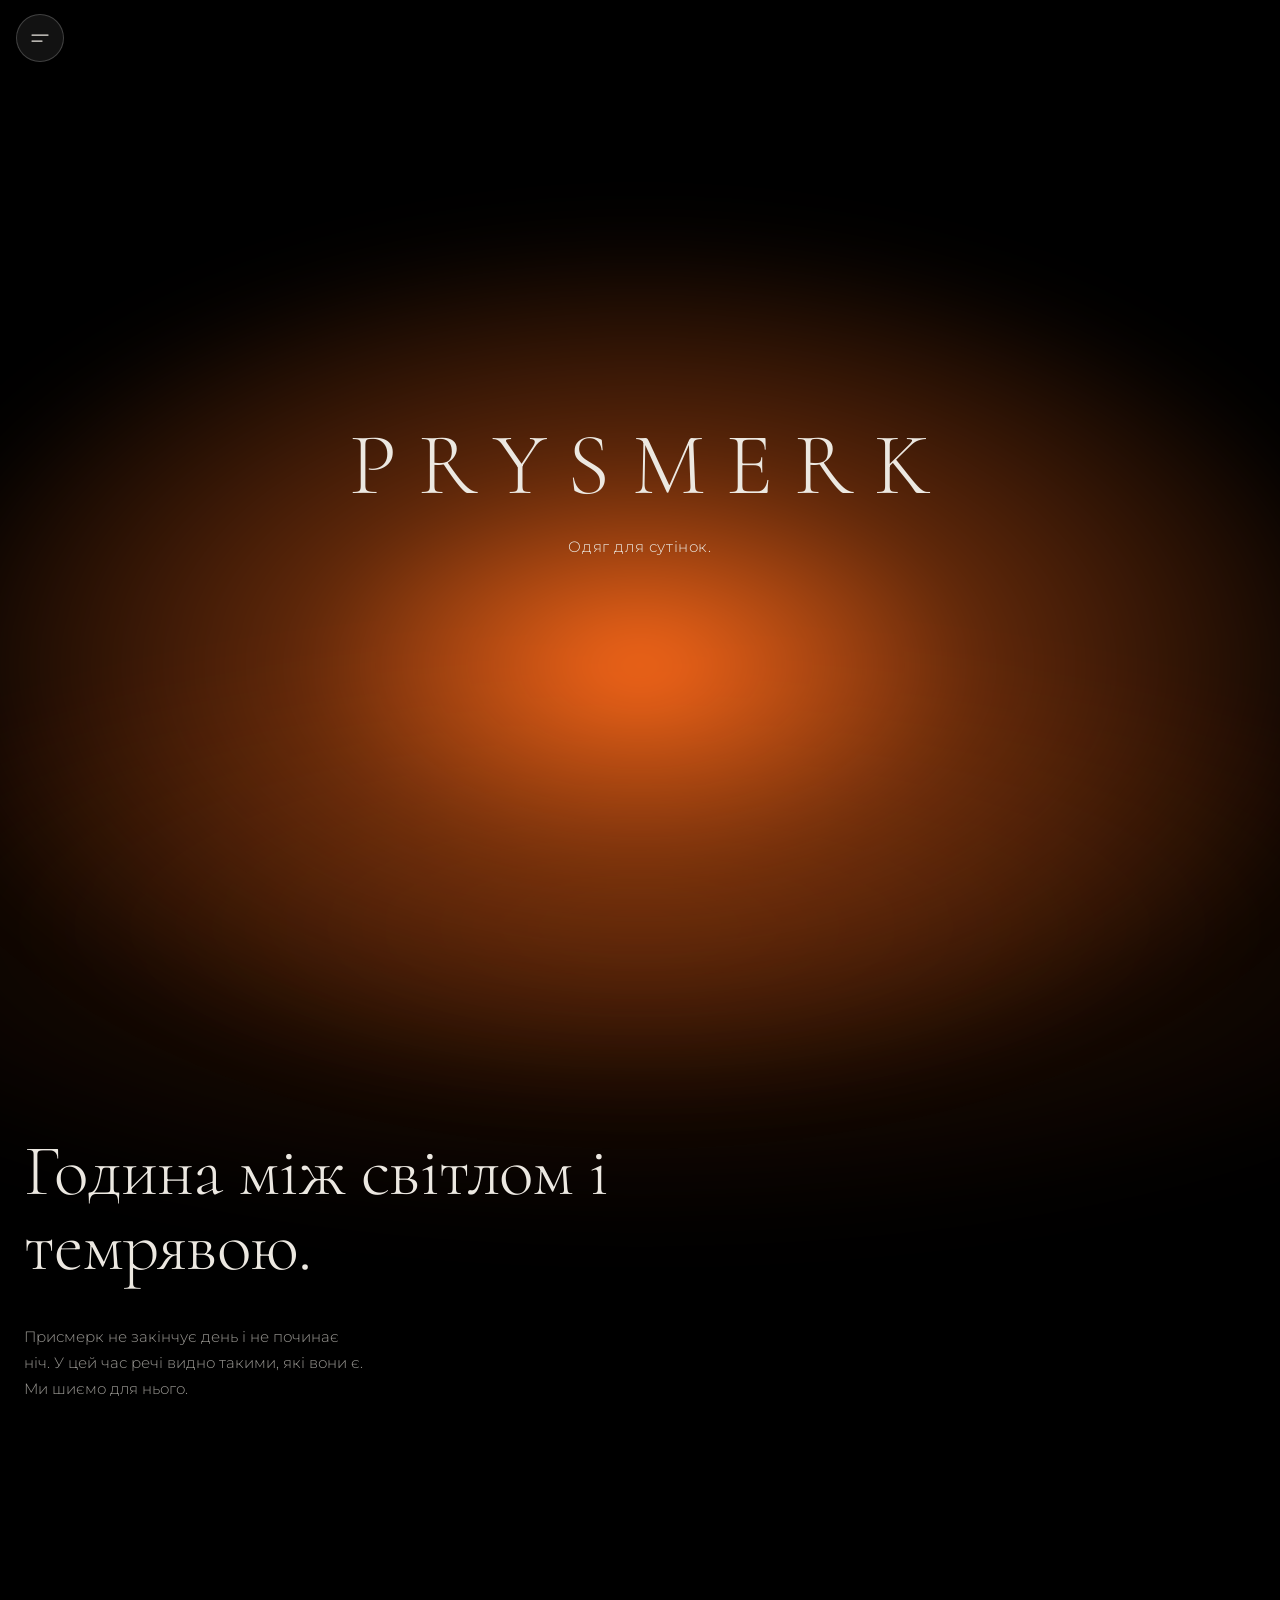
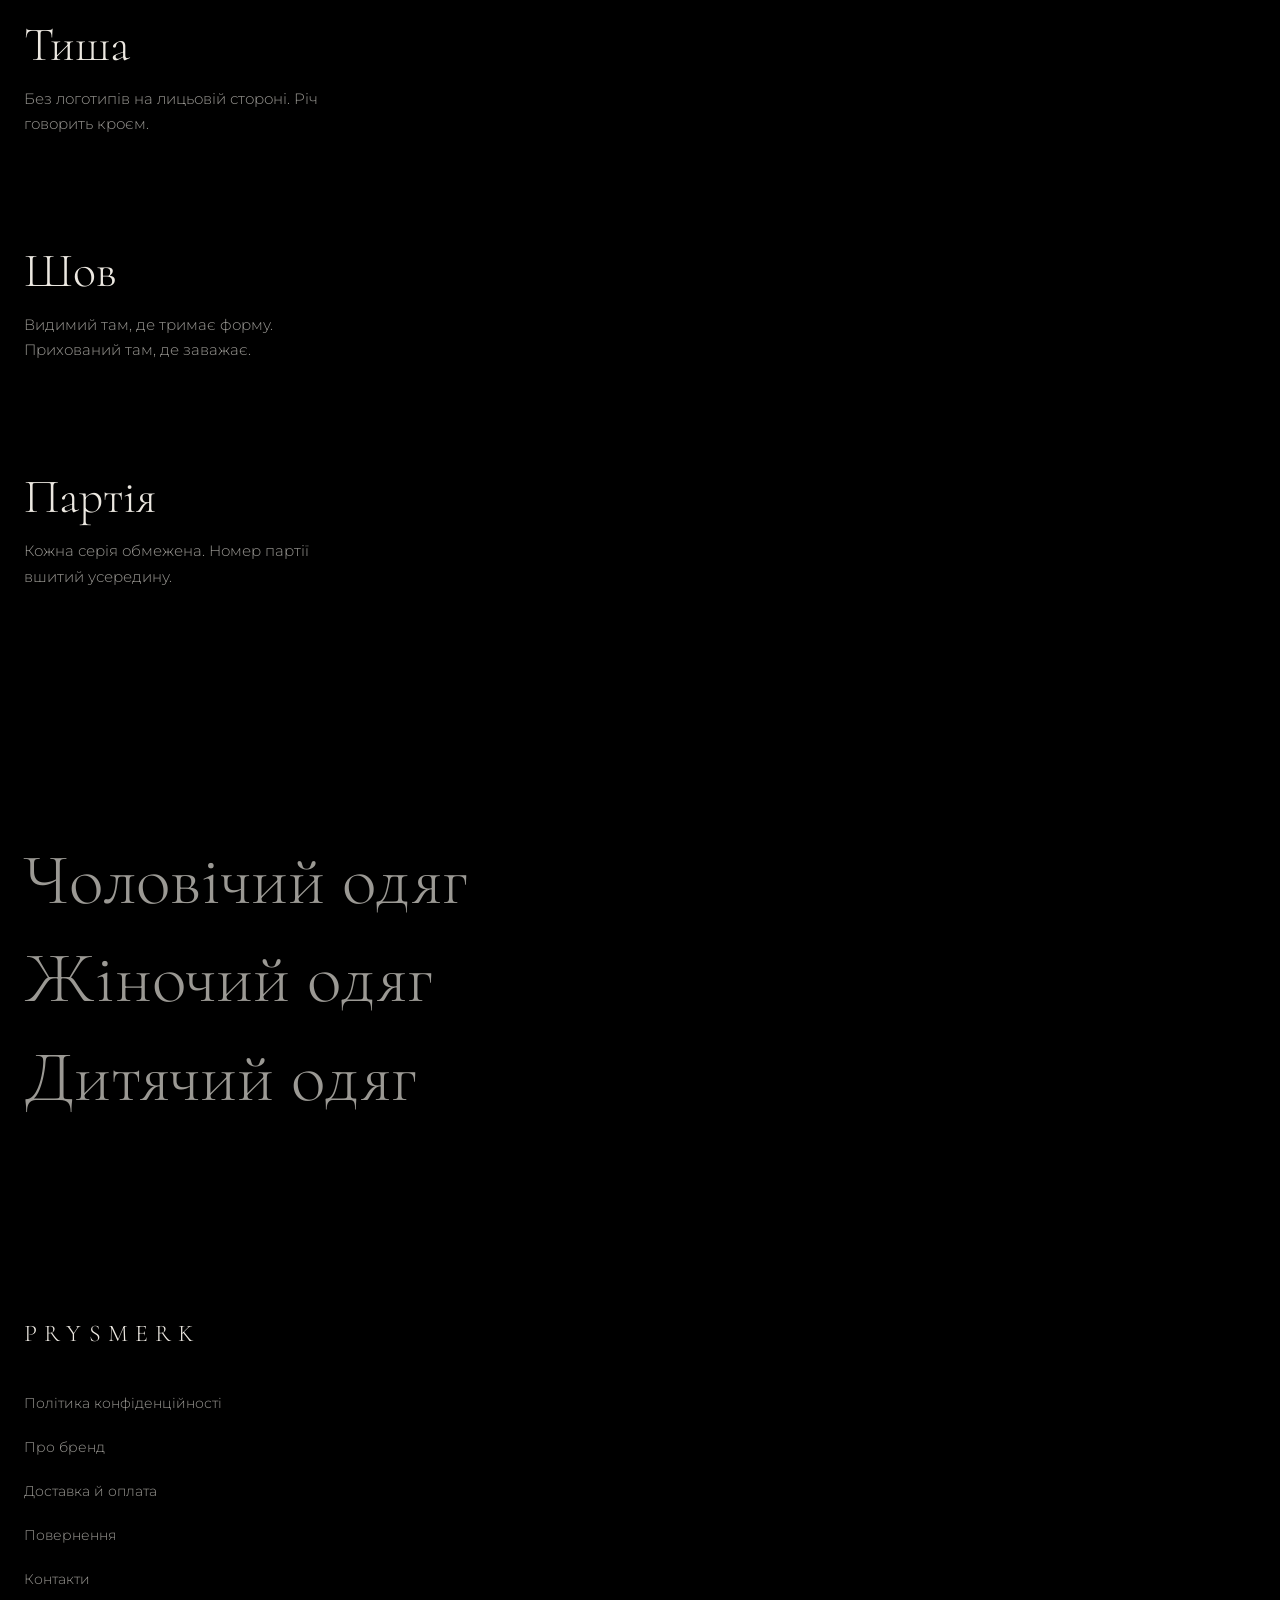
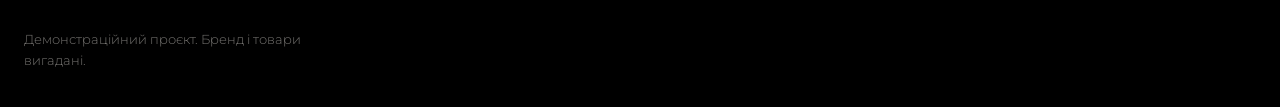
==== index.html @ 02a5bb67 "Stage 1 fixes: single-column mobile layout, thin glass buttons, menu glow instead of dots Co-Authore" ====
<!doctype html>
<html lang="uk" data-title-key="meta.home">
<head>
  <meta charset="utf-8">
  <meta name="viewport" content="width=device-width, initial-scale=1, viewport-fit=cover">
  <meta name="theme-color" content="#000000">
  <title>PRYSMERK. Одяг для сутінок</title>
  <meta name="description" content="PRYSMERK. Демонстраційний каталог одягу вигаданого бренду.">

  <link rel="icon" href="data:image/svg+xml,%3Csvg xmlns='http://www.w3.org/2000/svg' viewBox='0 0 32 32'%3E%3Crect width='32' height='32' fill='%23000'/%3E%3Ccircle cx='16' cy='20' r='6' fill='%23ff6a1a'/%3E%3C/svg%3E">
  <link rel="preconnect" href="https://fonts.googleapis.com">
  <link rel="preconnect" href="https://fonts.gstatic.com" crossorigin>
  <link href="https://fonts.googleapis.com/css2?family=Cormorant:wght@300;400&family=Montserrat:wght@300;400&display=swap" rel="stylesheet">

  <link rel="stylesheet" href="css/base.css">
  <link rel="stylesheet" href="css/home.css">
</head>
<body data-section="home">
  <main>
    <section class="hero">
      <div class="glow" aria-hidden="true"></div>
      <h1 class="wordmark" lang="en">PRYSMERK</h1>
      <p class="hero__tagline" data-i18n="home.tagline">Одяг для сутінок.</p>
    </section>

    <section class="credo">
      <h2 class="credo__title" data-i18n="home.credo.title">Година між світлом і темрявою.</h2>
      <p class="credo__text" data-i18n="home.credo.text">Присмерк не закінчує день і не починає ніч. У цей час речі видно такими, які вони є. Ми шиємо для нього.</p>
    </section>

    <section class="dna">
      <div class="dna__item">
        <h3 class="dna__title" data-i18n="home.dna.1.title">Тиша</h3>
        <p class="dna__text" data-i18n="home.dna.1.text">Без логотипів на лицьовій стороні. Річ говорить кроєм.</p>
      </div>
      <div class="dna__item">
        <h3 class="dna__title" data-i18n="home.dna.2.title">Шов</h3>
        <p class="dna__text" data-i18n="home.dna.2.text">Видимий там, де тримає форму. Прихований там, де заважає.</p>
      </div>
      <div class="dna__item">
        <h3 class="dna__title" data-i18n="home.dna.3.title">Партія</h3>
        <p class="dna__text" data-i18n="home.dna.3.text">Кожна серія обмежена. Номер партії вшитий усередину.</p>
      </div>
    </section>

    <nav class="enter" data-i18n-aria="menu.sections" aria-label="Розділи">
      <ul class="enter__list">
        <li><a class="enter__link" data-s="men" href="section.html?s=men"><span data-i18n="nav.men">Чоловічий одяг</span></a></li>
        <li><a class="enter__link" data-s="women" href="section.html?s=women"><span data-i18n="nav.women">Жіночий одяг</span></a></li>
        <li><a class="enter__link" data-s="kids" href="section.html?s=kids"><span data-i18n="nav.kids">Дитячий одяг</span></a></li>
      </ul>
    </nav>
  </main>

  <!-- Порядок важен: переводы, язык, каркас (меню и футер), переходы -->
  <script src="js/translations.js"></script>
  <script src="js/i18n.js"></script>
  <script src="js/layout.js"></script>
  <script src="js/transitions.js"></script>
</body>
</html>
---- css/base.css ----
/*
  PRYSMERK. Общие стили: цвета, шрифты, свечение, «жидкое стекло»,
  кнопка меню, окно меню, футер.
*/

/* ---------- Цвета и размеры (токены) ----------
   Токен: имя, под которым хранится значение. Меняешь цвет здесь,
   и он меняется везде, где стоит var(--имя). */
:root {
  --bg: #000;
  --ink: #ece8e1;
  --ink-dim: rgba(236, 232, 225, 0.66);
  --ink-faint: rgba(236, 232, 225, 0.5);
  --hairline: rgba(236, 232, 225, 0.14);

  /* свечение по разделам */
  --c-home: #ff6a1a;
  --c-men: #1f51ff;
  --c-women: #7f1734;
  --c-kids: #e3a82b;

  --font-display: "Cormorant", "Cormorant Garamond", Georgia, "Times New Roman", serif;
  --font-body: "Montserrat", system-ui, -apple-system, "Segoe UI", sans-serif;

  --ease-out: cubic-bezier(0.22, 1, 0.36, 1);
  --glow-time: 0.7s;

  --gutter: 24px;
  --safe-top: env(safe-area-inset-top, 0px);
  --safe-bottom: env(safe-area-inset-bottom, 0px);
  --safe-left: env(safe-area-inset-left, 0px);
  --safe-right: env(safe-area-inset-right, 0px);

  /* место под кнопку меню: первый блок страницы не должен заходить под неё */
  --topbar-space: calc(var(--safe-top) + 80px);
}

/* Регистрация --glow как цвета. Без этого браузер не умеет плавно
   менять значение переменной, и цвет сменился бы рывком. */
@property --glow {
  syntax: "<color>";
  inherits: true;
  initial-value: #ff6a1a;
}

/* ---------- Сброс ---------- */
*,
*::before,
*::after {
  box-sizing: border-box;
}

html {
  background: var(--bg);
  color-scheme: dark;
  -webkit-text-size-adjust: 100%;
  text-size-adjust: 100%;
}

body {
  margin: 0;
  min-height: 100vh;
  min-height: 100svh;
  font-family: var(--font-body);
  font-weight: 300;
  font-size: 1rem;
  line-height: 1.6;
  color: var(--ink);
  background: transparent;
  overflow-x: clip;
  -webkit-font-smoothing: antialiased;

  --glow: var(--c-home);
  transition: --glow var(--glow-time) ease;
}

body[data-section="home"] { --glow: var(--c-home); }
body[data-section="men"] { --glow: var(--c-men); }
body[data-section="women"] { --glow: var(--c-women); }
body[data-section="kids"] { --glow: var(--c-kids); }

body.menu-open {
  overflow: hidden;
}

h1, h2, h3, p, ul { margin: 0; padding: 0; }
ul { list-style: none; }
a { color: inherit; text-decoration: none; }
button { font: inherit; color: inherit; background: none; border: 0; padding: 0; cursor: pointer; }
img, svg { display: block; max-width: 100%; }

:focus-visible {
  outline: 2px solid var(--ink);
  outline-offset: 3px;
  border-radius: 4px;
}

/* ---------- Свечение ---------- */
/* Общее мягкое свечение у нижнего края экрана. Живёт на всех страницах. */
body::before {
  content: "";
  position: fixed;
  left: 50%;
  bottom: -38vh;
  width: 150vw;
  height: 70vh;
  transform: translateX(-50%);
  background: radial-gradient(closest-side, color-mix(in srgb, var(--glow) 34%, transparent), transparent);
  filter: blur(40px);
  opacity: 0.55;
  z-index: -1;
  pointer-events: none;
}

/* Главное свечение. Кладётся внутрь блока, под которым должен быть свет. */
.glow {
  position: absolute;
  left: 50%;
  width: 150vw;
  max-width: 1500px;
  aspect-ratio: 1.7 / 1;
  transform: translate(-50%, -50%);
  background: radial-gradient(closest-side, var(--glow) 0%, color-mix(in srgb, var(--glow) 38%, transparent) 45%, transparent 100%);
  filter: blur(34px);
  pointer-events: none;
  z-index: -1;
}

/* ---------- Жидкое стекло ----------
   Стекло = размытие того, что за ним (backdrop-filter), тонкая светлая
   кромка и блик сверху. */
.glass {
  position: relative;
  background:
    linear-gradient(135deg, rgba(255, 255, 255, 0.16), rgba(255, 255, 255, 0.03) 60%),
    color-mix(in srgb, var(--glow) 9%, rgba(18, 18, 20, 0.35));
  -webkit-backdrop-filter: blur(26px) saturate(180%);
  backdrop-filter: blur(26px) saturate(180%);
  border: 1px solid rgba(255, 255, 255, 0.18);
  box-shadow:
    inset 0 1px 0 rgba(255, 255, 255, 0.14),
    0 18px 50px rgba(0, 0, 0, 0.5);
}

.glass::before {
  content: "";
  position: absolute;
  inset: 0;
  border-radius: inherit;
  background: radial-gradient(120% 55% at 12% 0%, rgba(255, 255, 255, 0.2), transparent 55%);
  pointer-events: none;
}

/* Круглые кнопки из стекла: тонкая граница 1 px, без толстой обводки */
.glass-btn {
  position: relative;
  background: rgba(255, 255, 255, 0.07);
  -webkit-backdrop-filter: blur(18px) saturate(160%);
  backdrop-filter: blur(18px) saturate(160%);
  border: 1px solid rgba(255, 255, 255, 0.2);
  box-shadow: 0 8px 24px rgba(0, 0, 0, 0.35);
}

/* Запасной вариант: браузер не умеет размывать фон, делаем непрозрачный тёмный */
@supports not ((backdrop-filter: blur(1px)) or (-webkit-backdrop-filter: blur(1px))) {
  .glass,
  .glass-btn { background: rgb(22, 22, 25); }
  .drawer { background: rgb(18, 18, 21); }
}

/* ---------- Кнопка меню ---------- */
.topbar {
  position: fixed;
  top: calc(var(--safe-top) + 14px);
  left: calc(var(--safe-left) + 16px);
  z-index: 30;
  transition: opacity 0.35s ease;
}

.menu-btn {
  display: grid;
  place-items: center;
  width: 48px;
  height: 48px;
  border-radius: 50%;
  transition: transform 0.4s var(--ease-out), border-color 0.3s ease;
}

.menu-btn svg,
.drawer__close svg { position: relative; }

@media (hover: hover) {
  .menu-btn:hover { transform: scale(1.06); border-color: rgba(255, 255, 255, 0.28); }
}
.menu-btn:active { transform: scale(0.96); }

/* ---------- Окно меню ---------- */
.scrim {
  position: fixed;
  inset: 0;
  z-index: 40;
  background: rgba(0, 0, 0, 0.38);
  opacity: 0;
  visibility: hidden;
  transition: opacity 0.5s ease, visibility 0s 0.5s;
}
.menu-open .scrim {
  opacity: 1;
  visibility: visible;
  transition: opacity 0.5s ease, visibility 0s;
}

.drawer {
  position: fixed;
  top: calc(var(--safe-top) + 10px);
  bottom: calc(var(--safe-bottom) + 10px);
  left: calc(var(--safe-left) + 10px);
  z-index: 50;
  width: min(80vw, 360px);
  display: flex;
  flex-direction: column;
  padding: 14px 28px 28px;
  border-radius: 32px;
  /* полупрозрачный фон: сквозь него видно свечение страницы */
  background:
    linear-gradient(135deg, rgba(255, 255, 255, 0.12), rgba(255, 255, 255, 0.02) 60%),
    color-mix(in srgb, var(--glow) 8%, rgba(10, 10, 12, 0.34));
  transform: translateX(calc(-100% - 24px));
  visibility: hidden;
  transition: transform 0.55s var(--ease-out), visibility 0s 0.55s;
}
.menu-open .drawer {
  transform: none;
  visibility: visible;
  transition: transform 0.55s var(--ease-out), visibility 0s;
}

.drawer__head {
  position: relative;
  display: flex;
  justify-content: flex-end;
  margin-right: -12px;
}

.drawer__close {
  display: grid;
  place-items: center;
  width: 48px;
  height: 48px;
  border-radius: 50%;
  color: var(--ink-dim);
  transition: color 0.3s ease, border-color 0.3s ease;
}
.drawer__close:hover { color: var(--ink); border-color: rgba(255, 255, 255, 0.28); }

.drawer__nav {
  position: relative;
  margin-top: 6vh;
}

.drawer__list > li + li { margin-top: 4px; }

.drawer__link {
  position: relative;
  display: flex;
  align-items: center;
  min-height: 56px;
  font-family: var(--font-display);
  font-weight: 300;
  font-size: 2rem;
  line-height: 1.1;
  color: var(--ink-dim);
  transition: color 0.4s ease;
}

/* «Про бренд»: отдельный уровень, мельче и тише, ниже линии */
.drawer__link--quiet {
  font-family: var(--font-body);
  font-size: 1rem;
  letter-spacing: 0.02em;
  min-height: 48px;
}

.drawer__rule {
  height: 1px;
  margin: 22px 0 10px;
  background: var(--hairline);
}

/* Свечение пункта раздела. Цвет берётся из data-s. Без чёткого края:
   размытое радиальное пятно, которое плавно проявляется за текстом. */
[data-s="men"] { --c: var(--c-men); }
[data-s="women"] { --c: var(--c-women); }
[data-s="kids"] { --c: var(--c-kids); }

.drawer__link[data-s]::before,
.enter__link[data-s]::before {
  content: "";
  position: absolute;
  inset: -18px -48px;
  z-index: -1;
  background: radial-gradient(closest-side, color-mix(in srgb, var(--c) 62%, transparent), transparent);
  filter: blur(16px);
  opacity: 0;
  transition: opacity 0.4s ease;
  pointer-events: none;
}

/* Выбран, нажат (телефон) или в фокусе: текст светлее, свечение включено.
   Наведение работает только там, где есть мышь. */
.drawer__link[aria-current="page"],
.drawer__link[data-s]:active,
.drawer__link:focus-visible,
.enter__link[data-s]:active,
.enter__link:focus-visible {
  color: var(--ink);
}
.drawer__link[aria-current="page"]::before,
.drawer__link[data-s]:active::before,
.drawer__link[data-s]:focus-visible::before,
.enter__link[data-s]:active::before,
.enter__link[data-s]:focus-visible::before {
  opacity: 0.75;
}
@media (hover: hover) {
  .drawer__link:hover,
  .enter__link:hover { color: var(--ink); }
  .drawer__link[data-s]:hover::before,
  .enter__link[data-s]:hover::before { opacity: 0.75; }
}

.drawer__foot {
  position: relative;
  margin-top: auto;
}

.lang {
  display: inline-flex;
  padding: 4px;
  gap: 2px;
  border-radius: 999px;
  background: rgba(255, 255, 255, 0.06);
  border: 1px solid var(--hairline);
}

.lang__btn {
  min-width: 56px;
  min-height: 44px;
  padding: 0 16px;
  border-radius: 999px;
  font-size: 0.875rem;
  letter-spacing: 0.08em;
  color: var(--ink-dim);
  transition: background-color 0.35s ease, color 0.35s ease;
}
.lang__btn[aria-pressed="true"] {
  background: rgba(255, 255, 255, 0.16);
  color: var(--ink);
  box-shadow: inset 0 1px 0 rgba(255, 255, 255, 0.3);
}

/* ---------- Вход на страницу и уход ---------- */
main {
  position: relative;
  animation: page-in 0.7s ease both;
}

@keyframes page-in {
  from { opacity: 0; }
  to { opacity: 1; }
}

main,
.footer {
  transition: opacity 0.35s ease;
}
body.is-leaving main,
body.is-leaving .footer,
body.is-leaving .topbar {
  opacity: 0;
}

/* ---------- Футер ---------- */
.footer {
  position: relative;
  padding: 22vh var(--gutter) calc(36px + var(--safe-bottom));
}

.footer__brand {
  font-family: var(--font-display);
  font-weight: 300;
  font-size: 1.5rem;
  letter-spacing: 0.3em;
  margin-bottom: 28px;
}

.footer__nav a {
  display: inline-flex;
  align-items: center;
  min-height: 44px;
  font-size: 0.875rem;
  color: var(--ink-dim);
  transition: color 0.3s ease;
}
.footer__nav a:hover { color: var(--ink); }

.footer__note {
  margin-top: 28px;
  max-width: 34ch;
  font-size: 0.8125rem;
  line-height: 1.6;
  color: var(--ink-faint);
}

/* ---------- Уменьшить движение ----------
   Если в системе включено «уменьшить движение», анимации и плавные
   переходы отключаются. */
@media (prefers-reduced-motion: reduce) {
  *,
  *::before,
  *::after {
    animation-duration: 0.01ms !important;
    animation-delay: 0s !important;
    animation-iteration-count: 1 !important;
    transition-duration: 0.01ms !important;
    transition-delay: 0s !important;
    scroll-behavior: auto !important;
  }
}
---- css/home.css ----
/* PRYSMERK. Главная страница */

/* ---------- Первый экран ---------- */
.hero {
  position: relative;
  min-height: 100vh;
  min-height: 100svh;
  display: grid;
  place-content: center;
  justify-items: center;
  /* сверху место под кнопку меню, по бокам не меньше 24 px */
  padding: var(--topbar-space) var(--gutter) 0;
  text-align: center;
  overflow-x: clip;
}

/* Свечение под названием */
.hero .glow {
  top: 74%;
  animation: glow-rise 2.2s var(--ease-out) both, glow-breathe 9s ease-in-out 2.2s infinite;
}

/* Название.
   Размер считается от ширины экрана (12vw), с нижним и верхним пределом.
   --ls это межбуквенный интервал: на телефоне меньше, на широком экране больше.
   text-indent возвращает центр: после последней буквы остаётся пустой
   промежуток, и без поправки слово «съехало» бы влево.
   nowrap запрещает перенос слова. */
.wordmark {
  --ls: 0.14em;
  max-width: 100%;
  font-family: var(--font-display);
  font-weight: 300;
  font-size: clamp(1.75rem, 12vw, 5.5rem);
  line-height: 1;
  letter-spacing: var(--ls);
  text-indent: var(--ls);
  white-space: nowrap;
  animation: wordmark-in 2s var(--ease-out) both;
}

@media (min-width: 768px) {
  .wordmark { --ls: 0.24em; }
}

.hero__tagline {
  margin-top: 1.6rem;
  font-size: 0.9375rem;
  letter-spacing: 0.04em;
  color: var(--ink);
  animation: tagline-in 1.4s ease 1.1s both;
}

@keyframes wordmark-in {
  from { opacity: 0; letter-spacing: calc(var(--ls) + 0.08em); text-indent: calc(var(--ls) + 0.08em); }
  to { opacity: 1; letter-spacing: var(--ls); text-indent: var(--ls); }
}

@keyframes tagline-in {
  from { opacity: 0; }
  to { opacity: 1; }
}

@keyframes glow-rise {
  from { opacity: 0; transform: translate(-50%, -34%) scale(0.85); }
  to { opacity: 1; transform: translate(-50%, -50%) scale(1); }
}

@keyframes glow-breathe {
  0%, 100% { opacity: 1; transform: translate(-50%, -50%) scale(1); }
  50% { opacity: 0.82; transform: translate(-50%, -50%) scale(1.04); }
}

/* ---------- Текстовые блоки ----------
   Одна колонка, один левый край, боковой отступ 24 px. */
.credo,
.dna,
.enter {
  padding-left: var(--gutter);
  padding-right: var(--gutter);
}

.credo { padding-top: 26vh; }
.dna { padding-top: 24vh; }
.enter { padding-top: 28vh; }

.credo__title {
  max-width: 9em;
  font-family: var(--font-display);
  font-weight: 300;
  font-size: clamp(2.2rem, 10vw, 4.5rem);
  line-height: 1.04;
  letter-spacing: -0.01em;
}

.credo__text {
  max-width: 34ch;
  margin-top: 2.5rem;
  font-size: 0.9375rem;
  line-height: 1.75;
  color: var(--ink-dim);
}

.dna__item { max-width: 30ch; }
.dna__item + .dna__item { margin-top: 12vh; }

.dna__title {
  font-family: var(--font-display);
  font-weight: 300;
  font-size: clamp(2rem, 8vw, 3rem);
  line-height: 1.1;
}

.dna__text {
  margin-top: 0.9rem;
  font-size: 0.9375rem;
  line-height: 1.7;
  color: var(--ink-dim);
}

/* ---------- Вход в разделы ----------
   Одного цвета, без точек. Свечение раздела появляется при нажатии,
   фокусе и наведении (правила в base.css). */
.enter__link {
  position: relative;
  display: inline-flex;
  align-items: center;
  min-height: 64px;
  font-family: var(--font-display);
  font-weight: 300;
  font-size: clamp(2.2rem, 11vw, 4.5rem);
  line-height: 1.1;
  color: var(--ink-dim);
  transition: color 0.4s ease;
}

.enter__list > li + li { margin-top: 1.2rem; }
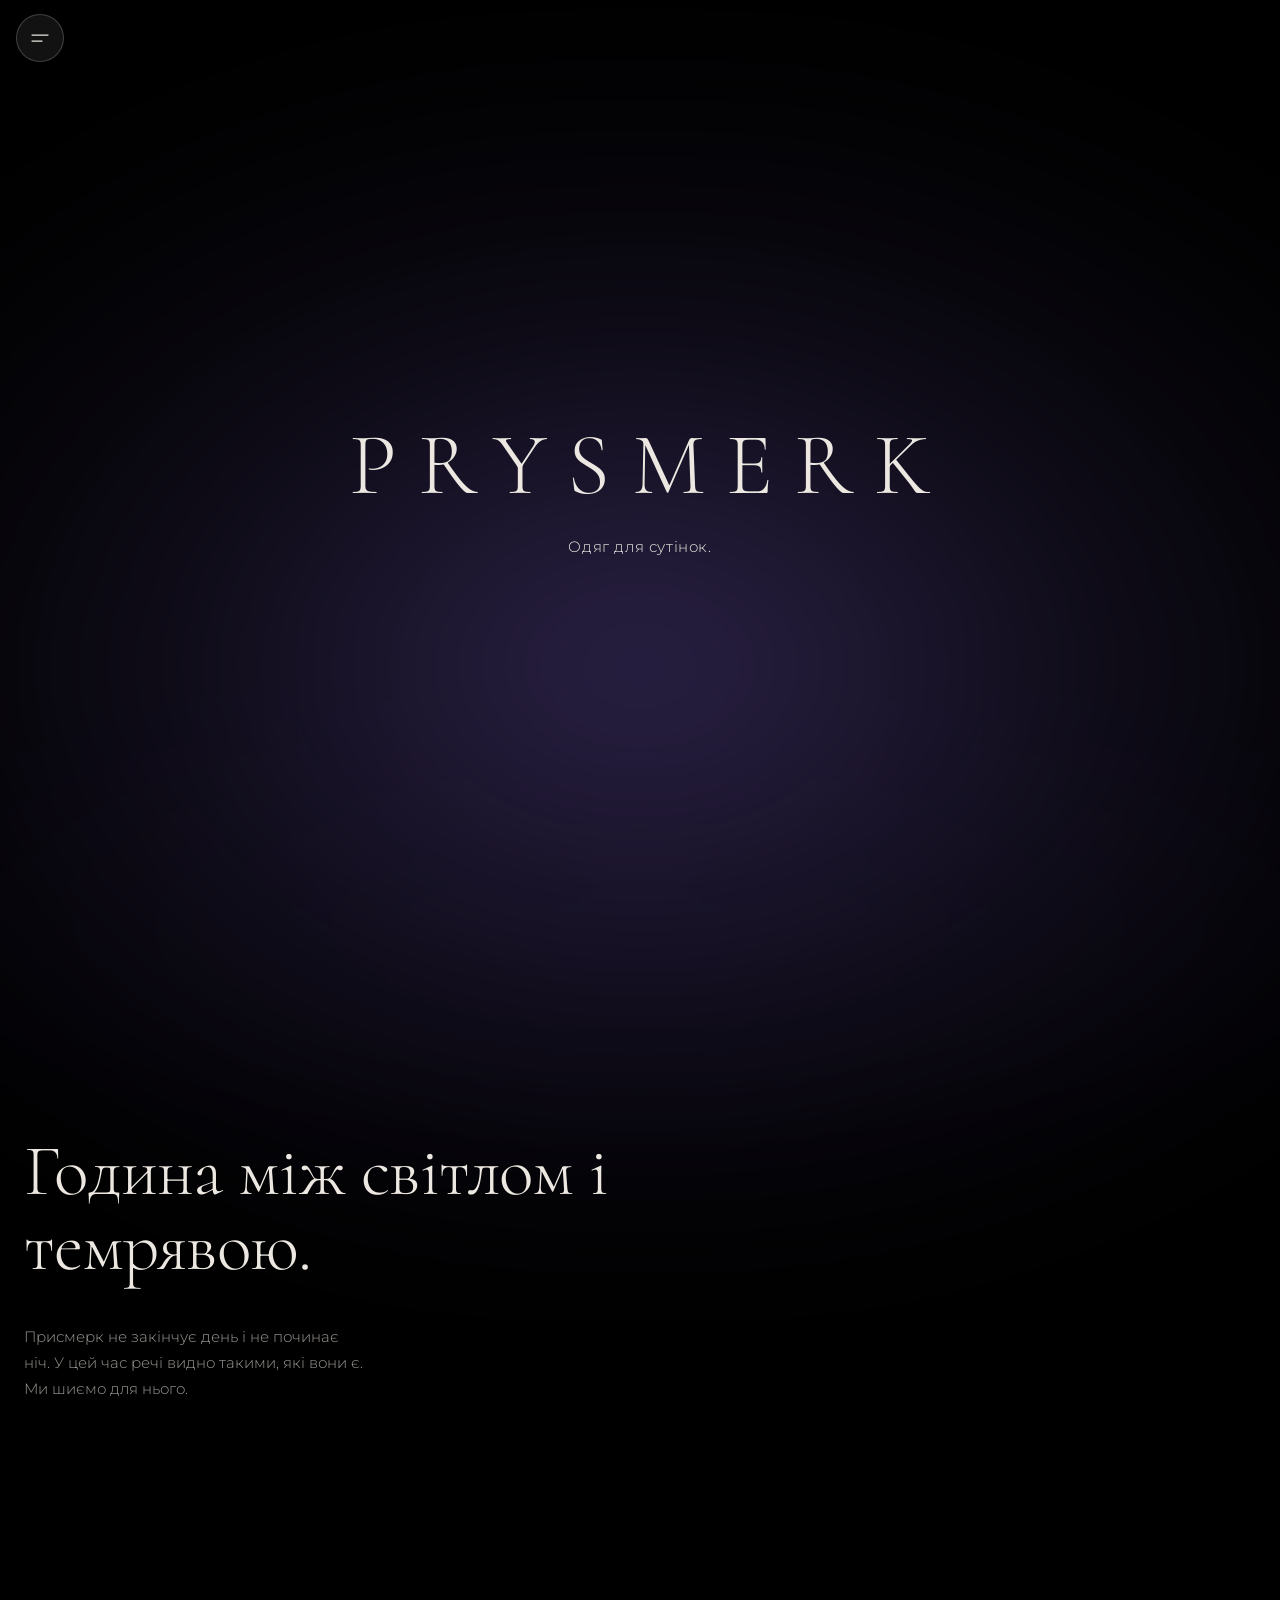
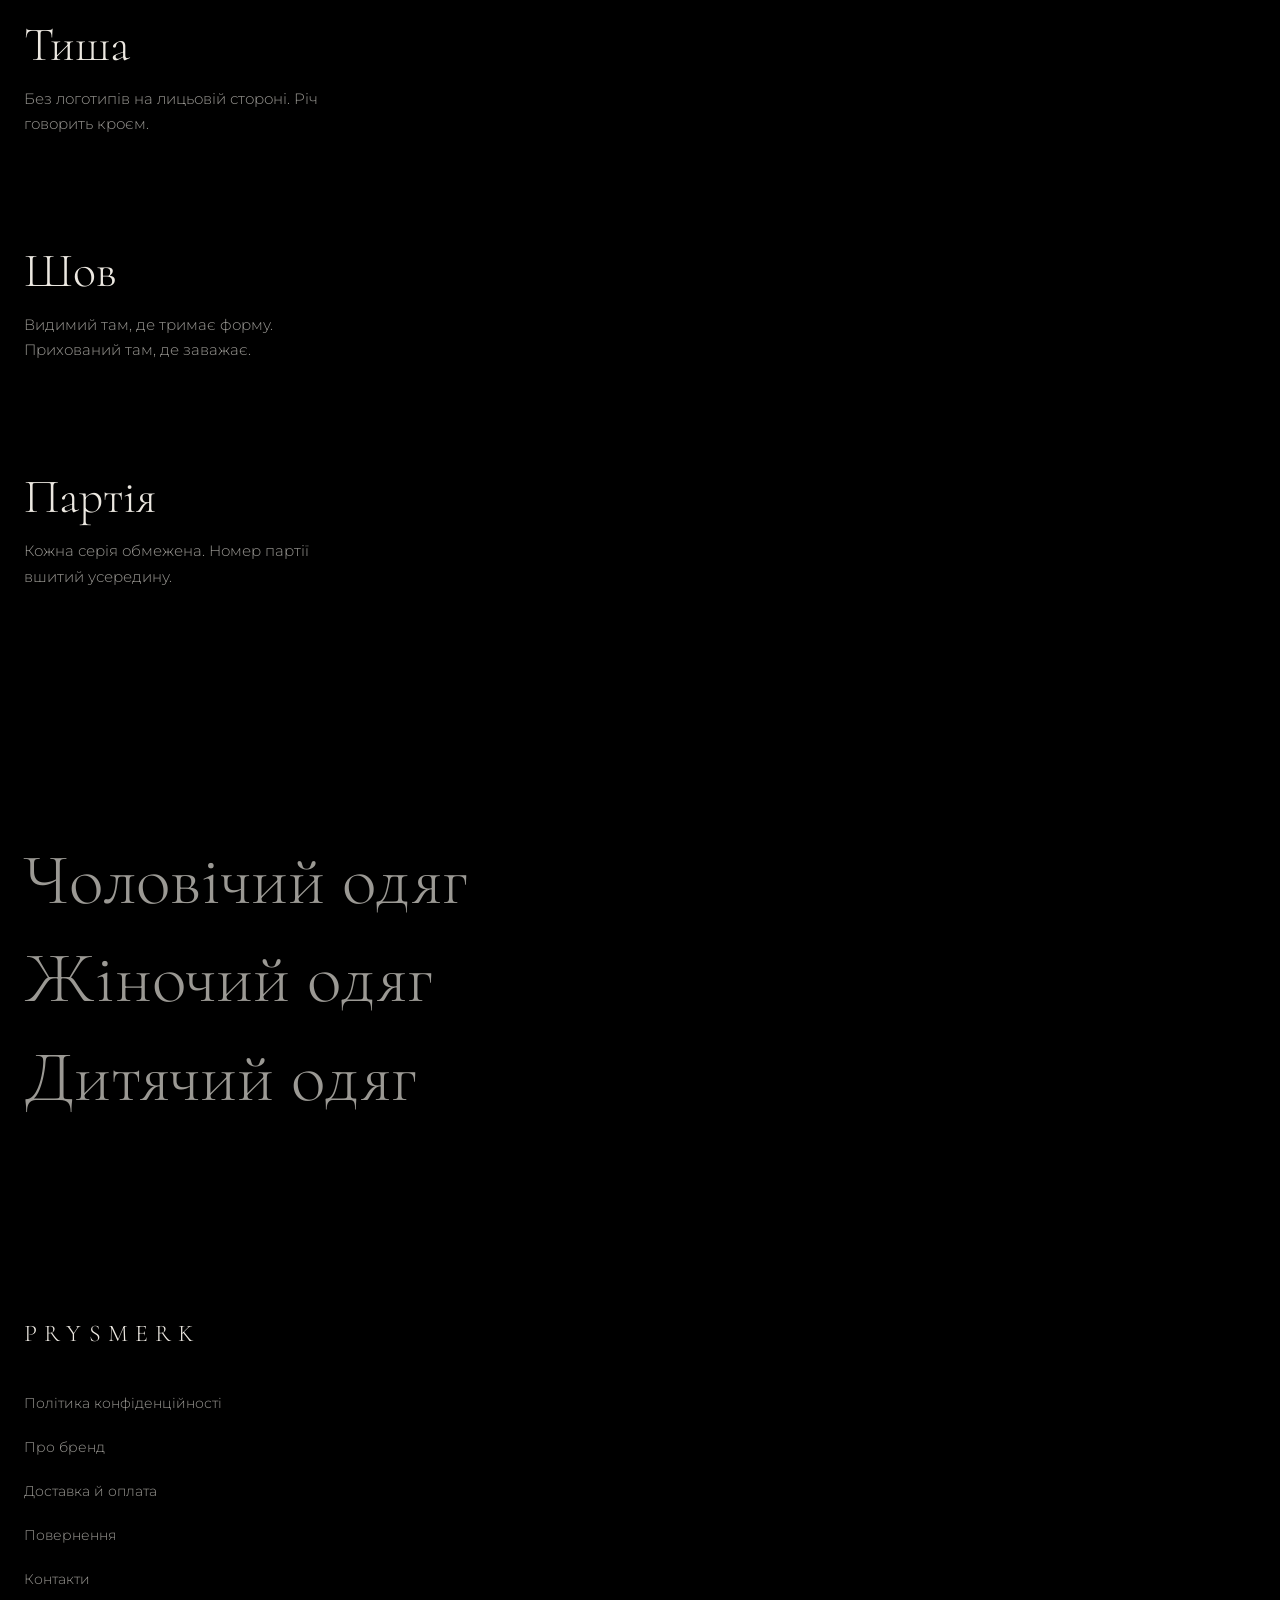
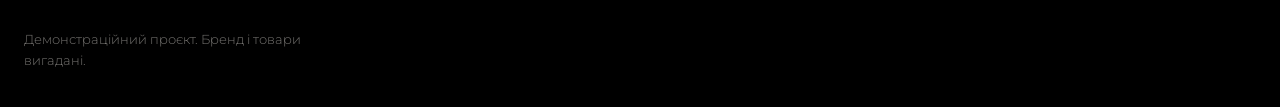
==== commit d48252fd: "Home glow: #2A2145, soft diffuse falloff Co-Authored-By: Claude Sonnet 5.5 <noreply@anthropic.com>" ====
--- a/index.html
+++ b/index.html
@@ -7,7 +7,7 @@
   <title>PRYSMERK. Одяг для сутінок</title>
   <meta name="description" content="PRYSMERK. Демонстраційний каталог одягу вигаданого бренду.">
 
-  <link rel="icon" href="data:image/svg+xml,%3Csvg xmlns='http://www.w3.org/2000/svg' viewBox='0 0 32 32'%3E%3Crect width='32' height='32' fill='%23000'/%3E%3Ccircle cx='16' cy='20' r='6' fill='%23ff6a1a'/%3E%3C/svg%3E">
+  <link rel="icon" href="data:image/svg+xml,%3Csvg xmlns='http://www.w3.org/2000/svg' viewBox='0 0 32 32'%3E%3Crect width='32' height='32' fill='%23000'/%3E%3Ccircle cx='16' cy='20' r='6' fill='%232a2145'/%3E%3C/svg%3E">
   <link rel="preconnect" href="https://fonts.googleapis.com">
   <link rel="preconnect" href="https://fonts.gstatic.com" crossorigin>
   <link href="https://fonts.googleapis.com/css2?family=Cormorant:wght@300;400&family=Montserrat:wght@300;400&display=swap" rel="stylesheet">
--- a/css/base.css
+++ b/css/base.css
@@ -14,7 +14,7 @@
   --hairline: rgba(236, 232, 225, 0.14);
 
   /* свечение по разделам */
-  --c-home: #ff6a1a;
+  --c-home: #2a2145;
   --c-men: #1f51ff;
   --c-women: #7f1734;
   --c-kids: #e3a82b;
@@ -40,7 +40,7 @@
 @property --glow {
   syntax: "<color>";
   inherits: true;
-  initial-value: #ff6a1a;
+  initial-value: #2a2145;
 }
 
 /* ---------- Сброс ---------- */
@@ -116,12 +116,21 @@
 .glow {
   position: absolute;
   left: 50%;
-  width: 150vw;
-  max-width: 1500px;
-  aspect-ratio: 1.7 / 1;
+  width: 210vw;
+  max-width: 2000px;
+  aspect-ratio: 1.45 / 1;
   transform: translate(-50%, -50%);
-  background: radial-gradient(closest-side, var(--glow) 0%, color-mix(in srgb, var(--glow) 38%, transparent) 45%, transparent 100%);
-  filter: blur(34px);
+  /* Много плавных ступеней вместо одной: нет ядра и нет края,
+     свет растворяется в чёрном постепенно. */
+  background: radial-gradient(closest-side,
+    color-mix(in srgb, var(--glow) 100%, transparent) 0%,
+    color-mix(in srgb, var(--glow) 82%, transparent) 16%,
+    color-mix(in srgb, var(--glow) 56%, transparent) 32%,
+    color-mix(in srgb, var(--glow) 32%, transparent) 50%,
+    color-mix(in srgb, var(--glow) 14%, transparent) 68%,
+    color-mix(in srgb, var(--glow) 4%, transparent) 84%,
+    transparent 100%);
+  filter: blur(70px);
   pointer-events: none;
   z-index: -1;
 }
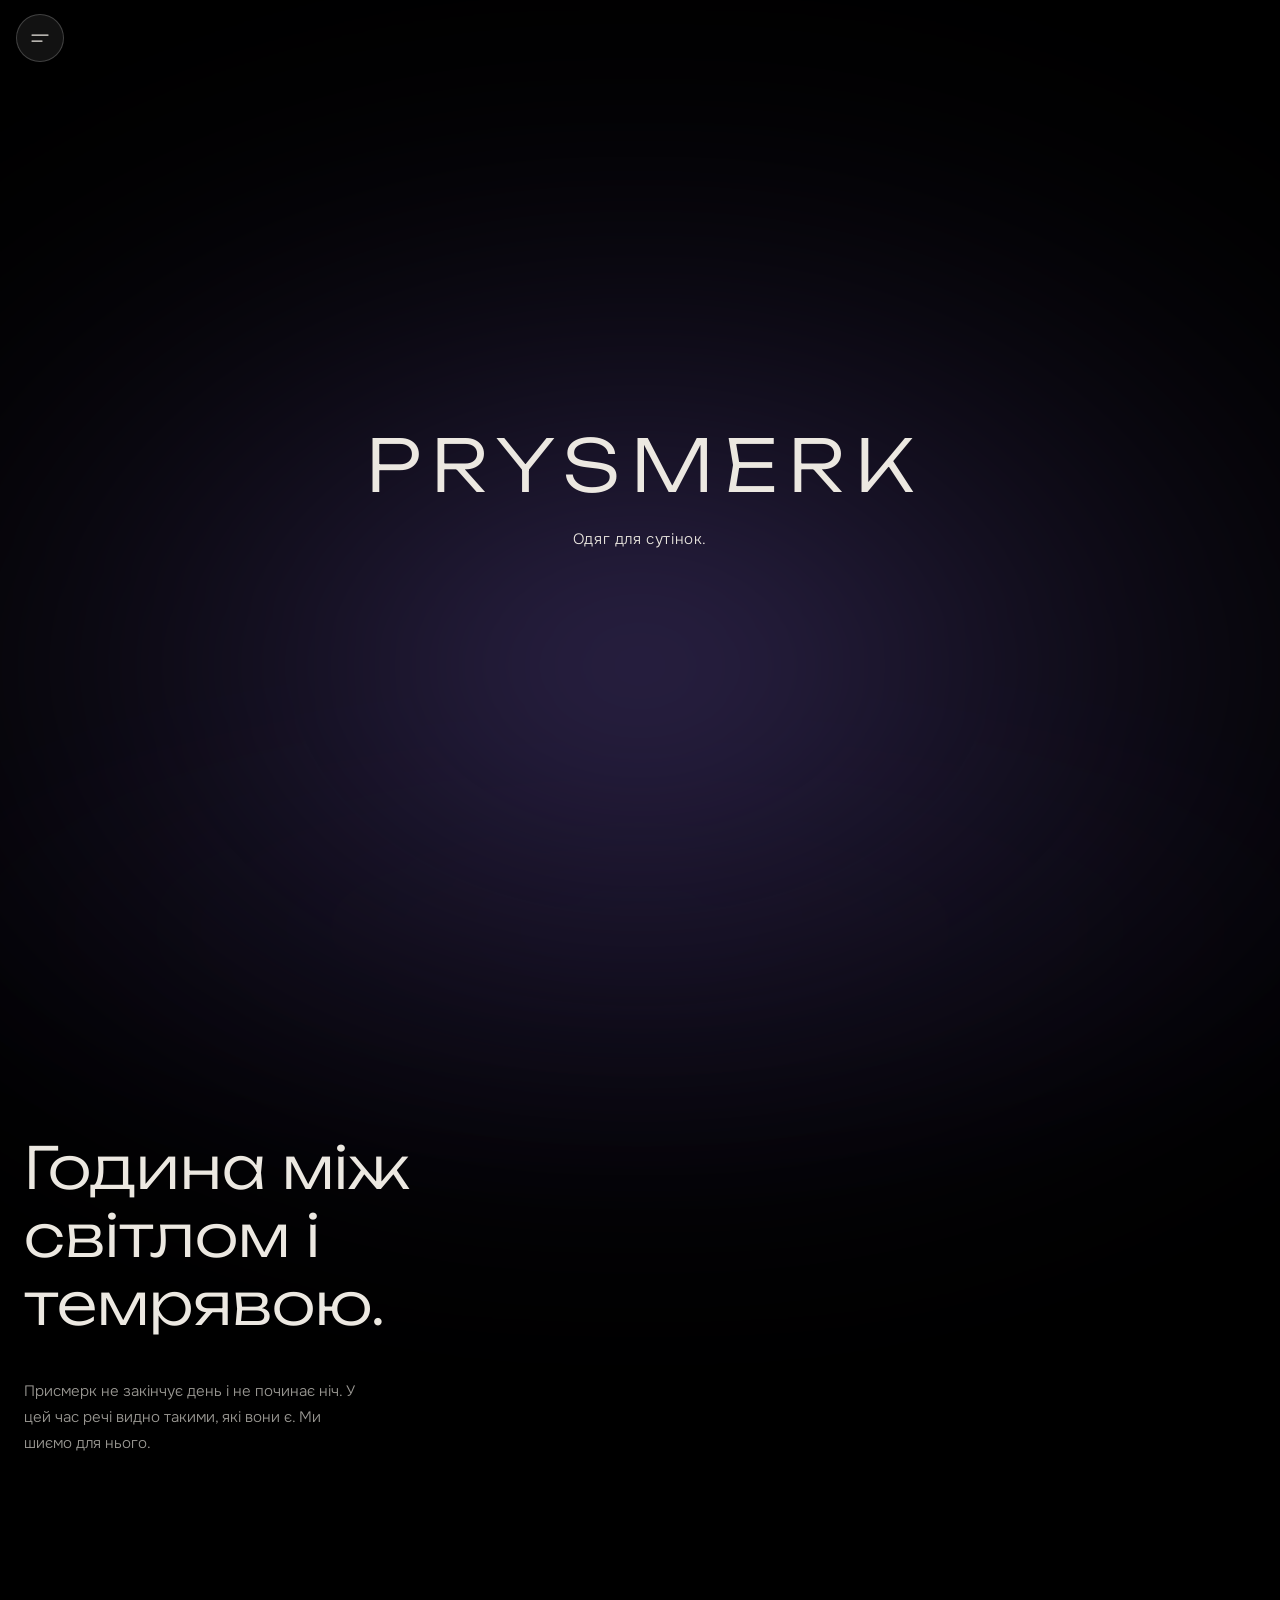
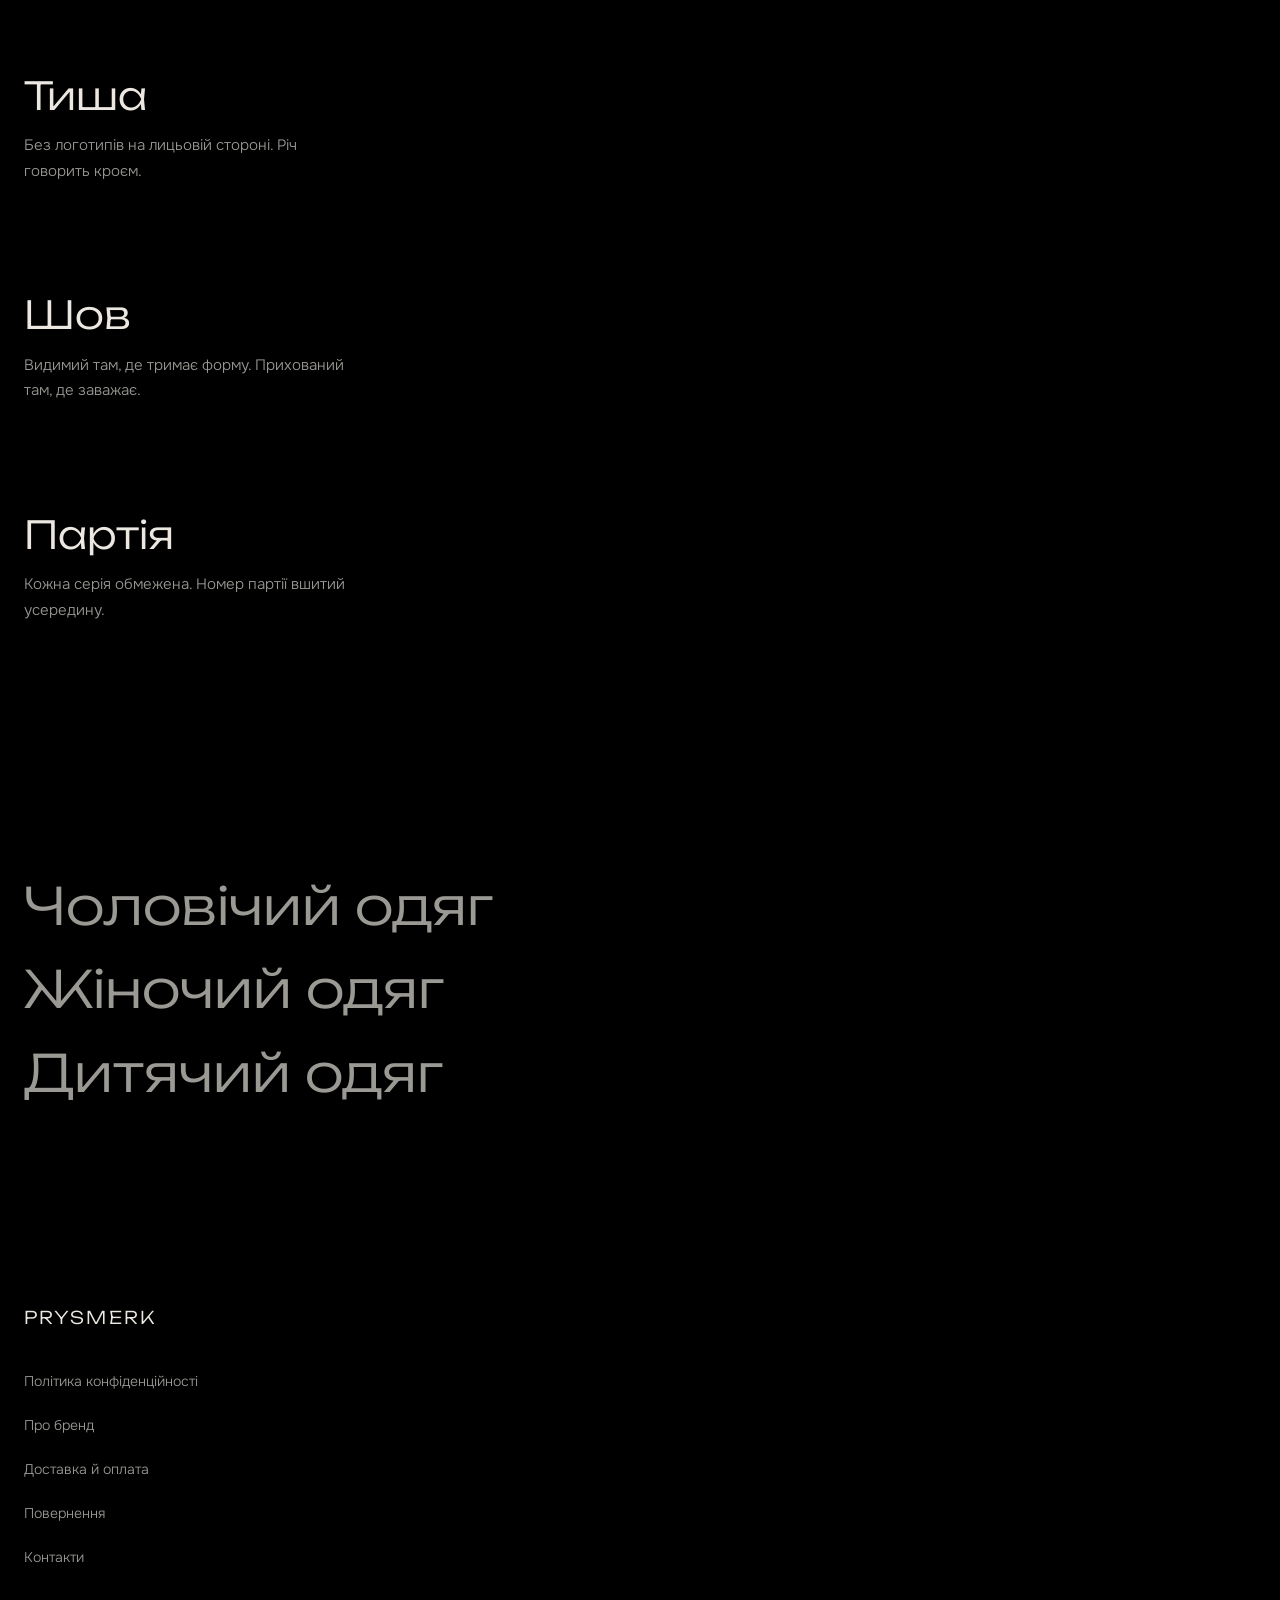
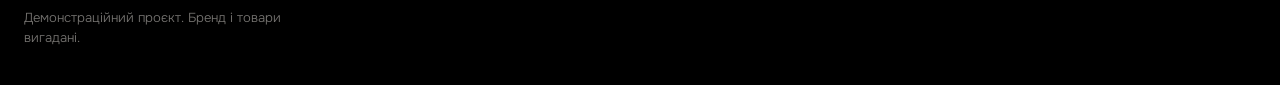
==== commit 534bff09: "Fonts: Unbounded 300 (display) + Onest (body) Co-Authored-By: Claude Sonnet 5.5 <noreply@anthropic.c" ====
--- a/index.html
+++ b/index.html
@@ -10,7 +10,7 @@
   <link rel="icon" href="data:image/svg+xml,%3Csvg xmlns='http://www.w3.org/2000/svg' viewBox='0 0 32 32'%3E%3Crect width='32' height='32' fill='%23000'/%3E%3Ccircle cx='16' cy='20' r='6' fill='%232a2145'/%3E%3C/svg%3E">
   <link rel="preconnect" href="https://fonts.googleapis.com">
   <link rel="preconnect" href="https://fonts.gstatic.com" crossorigin>
-  <link href="https://fonts.googleapis.com/css2?family=Cormorant:wght@300;400&family=Montserrat:wght@300;400&display=swap" rel="stylesheet">
+  <link href="https://fonts.googleapis.com/css2?family=Unbounded:wght@300&family=Onest:wght@300;400&display=swap" rel="stylesheet">
 
   <link rel="stylesheet" href="css/base.css">
   <link rel="stylesheet" href="css/home.css">
--- a/css/base.css
+++ b/css/base.css
@@ -19,8 +19,8 @@
   --c-women: #7f1734;
   --c-kids: #e3a82b;
 
-  --font-display: "Cormorant", "Cormorant Garamond", Georgia, "Times New Roman", serif;
-  --font-body: "Montserrat", system-ui, -apple-system, "Segoe UI", sans-serif;
+  --font-display: "Unbounded", system-ui, -apple-system, "Segoe UI", sans-serif;
+  --font-body: "Onest", system-ui, -apple-system, "Segoe UI", sans-serif;
 
   --ease-out: cubic-bezier(0.22, 1, 0.36, 1);
   --glow-time: 0.7s;
@@ -276,8 +276,8 @@
   min-height: 56px;
   font-family: var(--font-display);
   font-weight: 300;
-  font-size: 2rem;
-  line-height: 1.1;
+  font-size: clamp(1.05rem, 5.2vw, 1.4rem);
+  line-height: 1.25;
   color: var(--ink-dim);
   transition: color 0.4s ease;
 }
@@ -398,8 +398,8 @@
 .footer__brand {
   font-family: var(--font-display);
   font-weight: 300;
-  font-size: 1.5rem;
-  letter-spacing: 0.3em;
+  font-size: 1.1rem;
+  letter-spacing: 0.12em;
   margin-bottom: 28px;
 }
 
--- a/css/home.css
+++ b/css/home.css
@@ -27,11 +27,11 @@
    промежуток, и без поправки слово «съехало» бы влево.
    nowrap запрещает перенос слова. */
 .wordmark {
-  --ls: 0.14em;
+  --ls: 0.06em;
   max-width: 100%;
   font-family: var(--font-display);
   font-weight: 300;
-  font-size: clamp(1.75rem, 12vw, 5.5rem);
+  font-size: clamp(1.35rem, 9vw, 4.5rem);
   line-height: 1;
   letter-spacing: var(--ls);
   text-indent: var(--ls);
@@ -40,7 +40,7 @@
 }
 
 @media (min-width: 768px) {
-  .wordmark { --ls: 0.24em; }
+  .wordmark { --ls: 0.14em; }
 }
 
 .hero__tagline {
@@ -85,12 +85,12 @@
 .enter { padding-top: 28vh; }
 
 .credo__title {
-  max-width: 9em;
+  max-width: 11em;
   font-family: var(--font-display);
   font-weight: 300;
-  font-size: clamp(2.2rem, 10vw, 4.5rem);
-  line-height: 1.04;
-  letter-spacing: -0.01em;
+  font-size: clamp(1.6rem, 7vw, 3.6rem);
+  line-height: 1.18;
+  letter-spacing: 0;
 }
 
 .credo__text {
@@ -107,8 +107,8 @@
 .dna__title {
   font-family: var(--font-display);
   font-weight: 300;
-  font-size: clamp(2rem, 8vw, 3rem);
-  line-height: 1.1;
+  font-size: clamp(1.4rem, 6vw, 2.4rem);
+  line-height: 1.2;
 }
 
 .dna__text {
@@ -128,8 +128,8 @@
   min-height: 64px;
   font-family: var(--font-display);
   font-weight: 300;
-  font-size: clamp(2.2rem, 11vw, 4.5rem);
-  line-height: 1.1;
+  font-size: clamp(1.35rem, 6.6vw, 3.2rem);
+  line-height: 1.2;
   color: var(--ink-dim);
   transition: color 0.4s ease;
 }
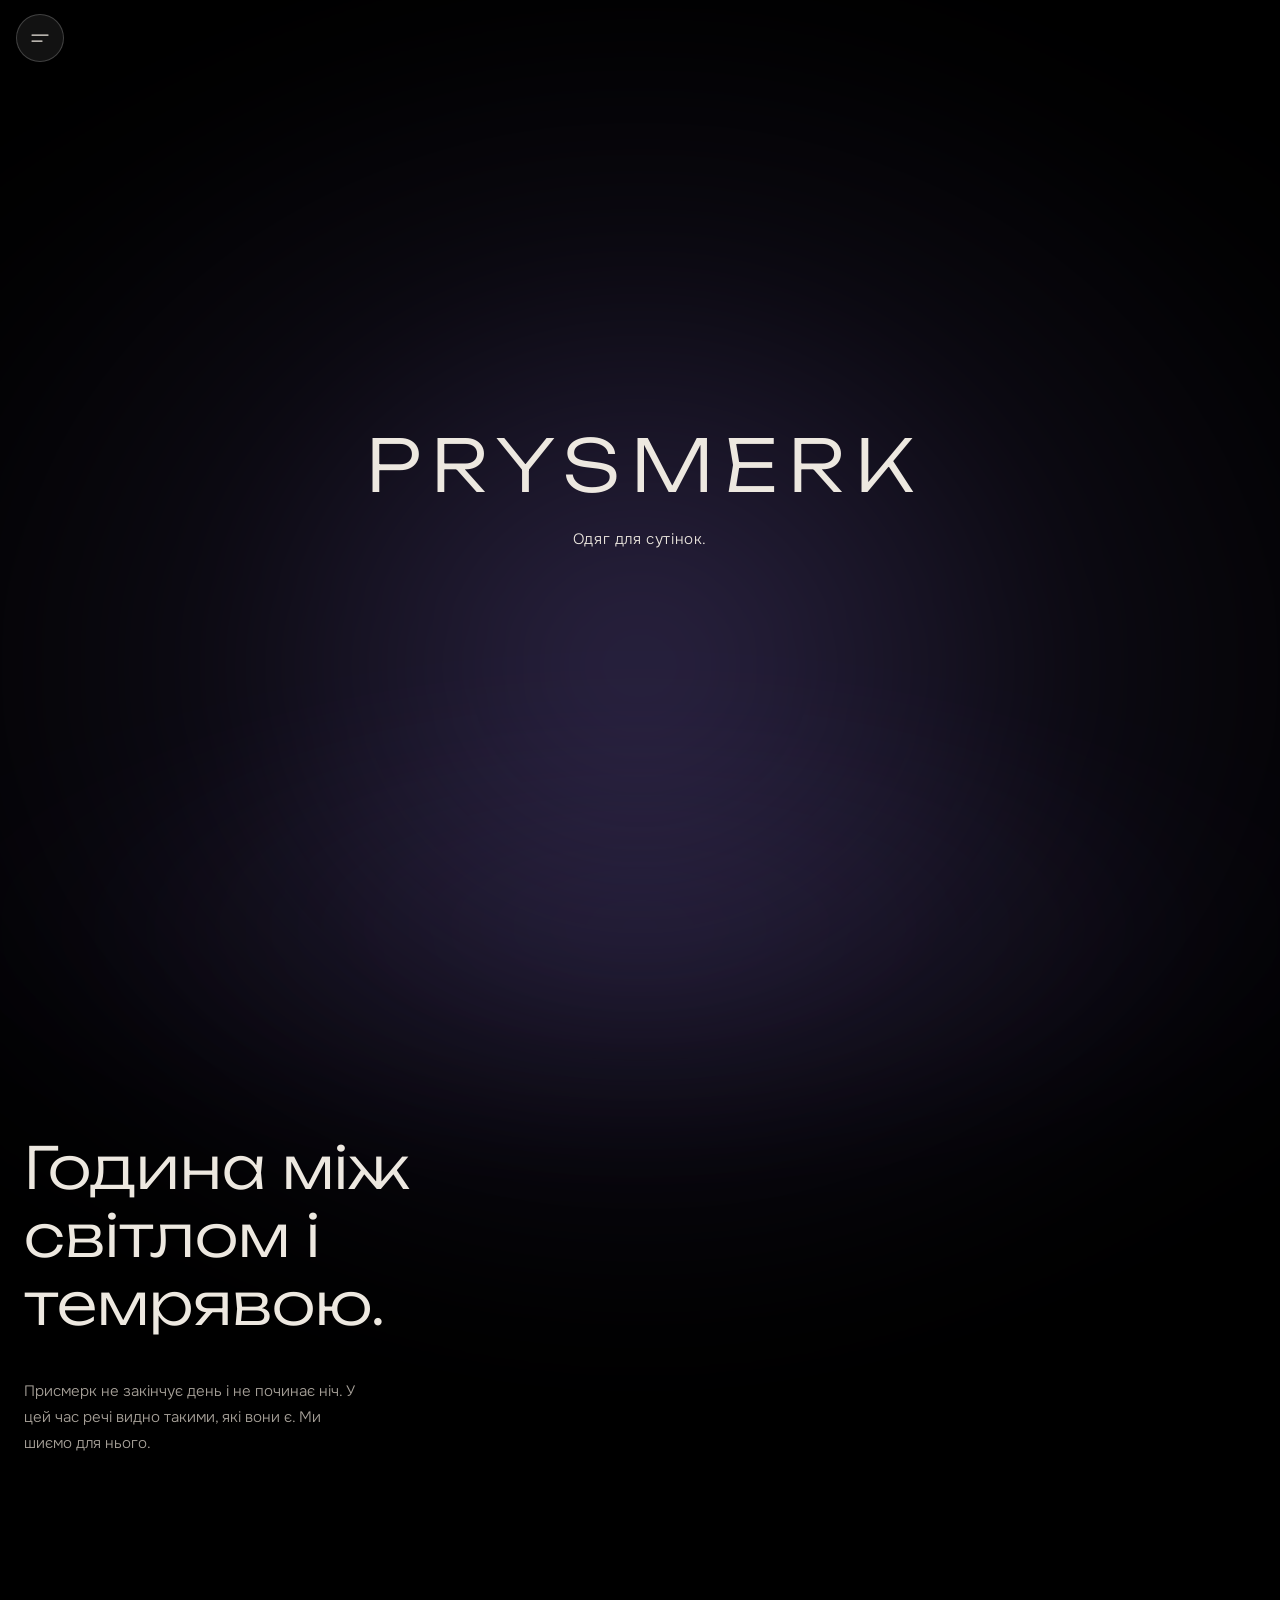
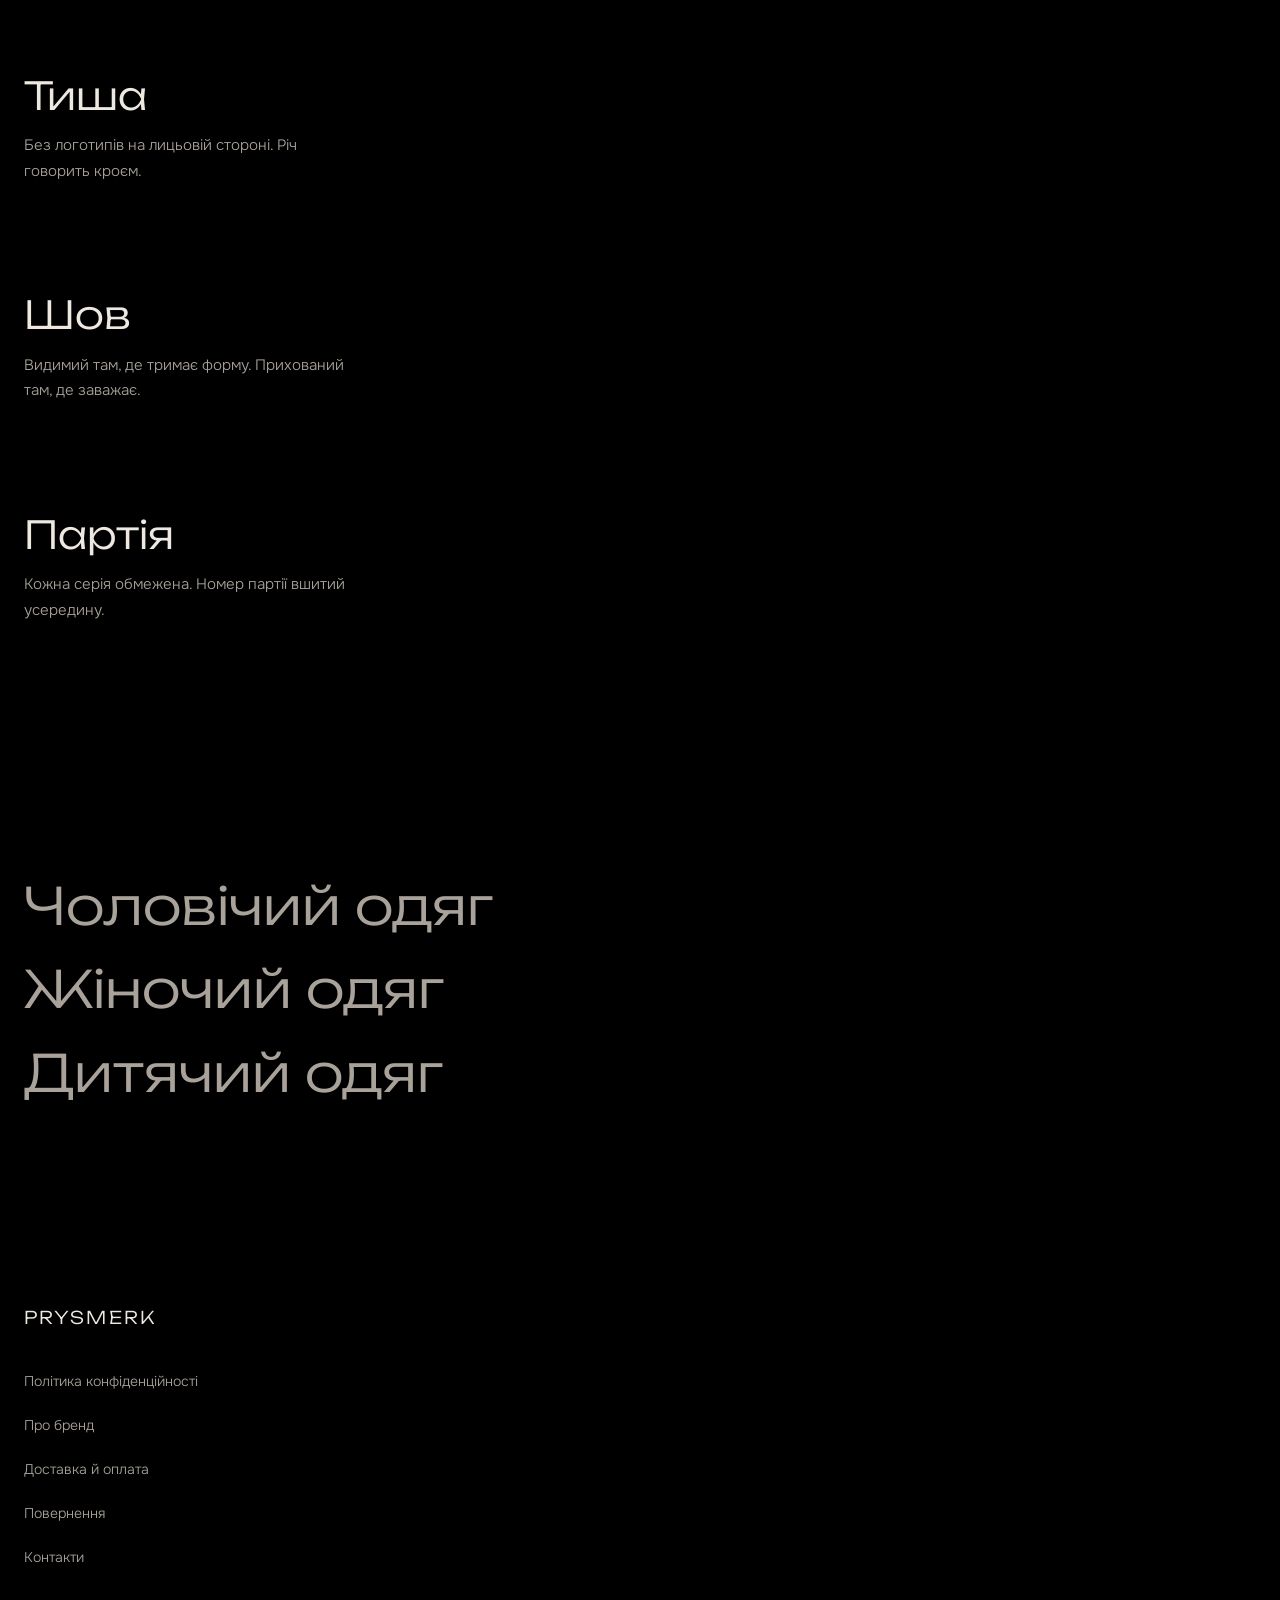
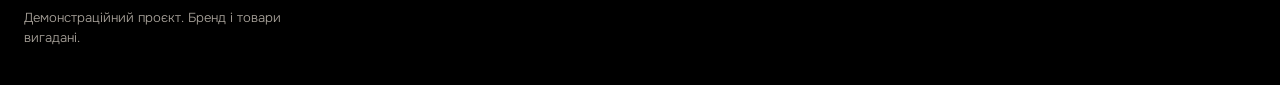
==== commit 76636438: "Colors: new palette in css/colors.css, glow from main color only, thin 2nd-color lines, 3rd-color pr" ====
--- a/index.html
+++ b/index.html
@@ -7,11 +7,12 @@
   <title>PRYSMERK. Одяг для сутінок</title>
   <meta name="description" content="PRYSMERK. Демонстраційний каталог одягу вигаданого бренду.">
 
-  <link rel="icon" href="data:image/svg+xml,%3Csvg xmlns='http://www.w3.org/2000/svg' viewBox='0 0 32 32'%3E%3Crect width='32' height='32' fill='%23000'/%3E%3Ccircle cx='16' cy='20' r='6' fill='%232a2145'/%3E%3C/svg%3E">
+  <link rel="icon" href="data:image/svg+xml,%3Csvg xmlns='http://www.w3.org/2000/svg' viewBox='0 0 32 32'%3E%3Crect width='32' height='32' fill='%23000'/%3E%3Cpath d='M12 24V8h5.5a4.5 4.5 0 0 1 0 9H12' fill='none' stroke='%23ede8e0' stroke-width='1.6'/%3E%3C/svg%3E">
   <link rel="preconnect" href="https://fonts.googleapis.com">
   <link rel="preconnect" href="https://fonts.gstatic.com" crossorigin>
   <link href="https://fonts.googleapis.com/css2?family=Unbounded:wght@300&family=Onest:wght@300;400&display=swap" rel="stylesheet">
 
+  <link rel="stylesheet" href="css/colors.css">
   <link rel="stylesheet" href="css/base.css">
   <link rel="stylesheet" href="css/home.css">
 </head>
--- a/css/colors.css
+++ b/css/colors.css
@@ -0,0 +1,89 @@
+/*
+  PRYSMERK. ВСЕ ЦВЕТА САЙТА ЛЕЖАТ ТОЛЬКО В ЭТОМ ФАЙЛЕ.
+  Больше нигде в CSS и JS нет ни одного HEX-цвета палитры.
+
+  У каждого раздела пять цветов:
+    main  основной. Из него строится только свечение (слоями radial-gradient).
+    mid   середина свечения: каким цвет должен выглядеть в центре. Справочное.
+    edge  край свечения: каким цвет должен выглядеть у края. Справочное.
+    2     второй. Только тонкие линии, рамки и состояния выбора.
+    3     третий. Только мелкие детали: цена, метки.
+
+  mid и edge это тот же main с прозрачностью около 46% и 12% поверх чёрного.
+  Поэтому свечение строится из одного main, а mid и edge проверяют результат.
+*/
+
+:root {
+  --bg: #000000;
+
+  /* Текст */
+  --ink: #ede8e0;        /* основной */
+  --ink-dim: #a8a29a;    /* приглушённый */
+  --hairline: rgba(237, 232, 224, 0.14);
+  --error: #e6aaa3;      /* ошибка в форме */
+
+  /* Главная */
+  --home-main: #5a4a8c;
+  --home-mid: #2a2145;
+  --home-edge: #0b0912;
+  --home-2: #5e8f78;
+  --home-3: #9c6b62;
+
+  /* Мужской */
+  --men-main: #3555b5;
+  --men-mid: #16265a;
+  --men-edge: #070a14;
+  --men-2: #8e9b5a;
+  --men-3: #a8465e;
+
+  /* Женский */
+  --women-main: #8a2447;
+  --women-mid: #3f1226;
+  --women-edge: #12070b;
+  --women-2: #8fa383;
+  --women-3: #6e86b8;
+
+  /* Детский */
+  --kids-main: #b98c3a;
+  --kids-mid: #4a3817;
+  --kids-edge: #120d05;
+  --kids-2: #5e9c8a;
+  --kids-3: #8f7bb8;
+
+  /* Время плавной смены свечения между разделами: 0,6-0,8 с */
+  --glow-time: 0.7s;
+}
+
+/* Регистрация цветов. Без этого браузер не умеет плавно менять
+   значение переменной, и цвет сменился бы рывком. */
+@property --c-main { syntax: "<color>"; inherits: true; initial-value: #5a4a8c; }
+@property --c-mid  { syntax: "<color>"; inherits: true; initial-value: #2a2145; }
+@property --c-edge { syntax: "<color>"; inherits: true; initial-value: #0b0912; }
+@property --c-2    { syntax: "<color>"; inherits: true; initial-value: #5e8f78; }
+@property --c-3    { syntax: "<color>"; inherits: true; initial-value: #9c6b62; }
+@property --glow-k { syntax: "<number>"; inherits: true; initial-value: 1; }
+
+/* --glow-k: сила свечения раздела. Подогнана так, чтобы центр свечения, собранный
+   из одного main, совпал с «серединой» (mid). Детское золото темнеет в коричневый
+   быстрее синего, поэтому там слабее. */
+
+/* Активная схема: берётся из data-section на body (или на любом блоке) */
+[data-section="home"]  { --c-main: var(--home-main);  --c-mid: var(--home-mid);  --c-edge: var(--home-edge);  --c-2: var(--home-2);  --c-3: var(--home-3); --glow-k: 1.02; }
+[data-section="men"]   { --c-main: var(--men-main);   --c-mid: var(--men-mid);   --c-edge: var(--men-edge);   --c-2: var(--men-2);   --c-3: var(--men-3); --glow-k: 1; }
+[data-section="women"] { --c-main: var(--women-main); --c-mid: var(--women-mid); --c-edge: var(--women-edge); --c-2: var(--women-2); --c-3: var(--women-3); --glow-k: 1.08; }
+[data-section="kids"]  { --c-main: var(--kids-main);  --c-mid: var(--kids-mid);  --c-edge: var(--kids-edge);  --c-2: var(--kids-2);  --c-3: var(--kids-3); --glow-k: 0.87; }
+
+[data-section] {
+  transition:
+    --c-main var(--glow-time) ease,
+    --c-mid var(--glow-time) ease,
+    --c-edge var(--glow-time) ease,
+    --c-2 var(--glow-time) ease,
+    --c-3 var(--glow-time) ease,
+    --glow-k var(--glow-time) ease;
+}
+
+/* Цвета пункта раздела (меню, главная): у каждого пункта свой раздел */
+[data-s="men"]   { --s-main: var(--men-main);   --s-2: var(--men-2); }
+[data-s="women"] { --s-main: var(--women-main); --s-2: var(--women-2); }
+[data-s="kids"]  { --s-main: var(--kids-main);  --s-2: var(--kids-2); }
--- a/css/base.css
+++ b/css/base.css
@@ -3,27 +3,15 @@
   кнопка меню, окно меню, футер.
 */
 
-/* ---------- Цвета и размеры (токены) ----------
-   Токен: имя, под которым хранится значение. Меняешь цвет здесь,
-   и он меняется везде, где стоит var(--имя). */
+/* ---------- Размеры и шрифты (токены) ----------
+   Токен: имя, под которым хранится значение. Меняешь здесь,
+   и он меняется везде, где стоит var(--имя).
+   Цвета лежат отдельно, в css/colors.css. */
 :root {
-  --bg: #000;
-  --ink: #ece8e1;
-  --ink-dim: rgba(236, 232, 225, 0.66);
-  --ink-faint: rgba(236, 232, 225, 0.5);
-  --hairline: rgba(236, 232, 225, 0.14);
-
-  /* свечение по разделам */
-  --c-home: #2a2145;
-  --c-men: #1f51ff;
-  --c-women: #7f1734;
-  --c-kids: #e3a82b;
-
   --font-display: "Unbounded", system-ui, -apple-system, "Segoe UI", sans-serif;
   --font-body: "Onest", system-ui, -apple-system, "Segoe UI", sans-serif;
 
   --ease-out: cubic-bezier(0.22, 1, 0.36, 1);
-  --glow-time: 0.7s;
 
   --gutter: 24px;
   --safe-top: env(safe-area-inset-top, 0px);
@@ -33,14 +21,6 @@
 
   /* место под кнопку меню: первый блок страницы не должен заходить под неё */
   --topbar-space: calc(var(--safe-top) + 80px);
-}
-
-/* Регистрация --glow как цвета. Без этого браузер не умеет плавно
-   менять значение переменной, и цвет сменился бы рывком. */
-@property --glow {
-  syntax: "<color>";
-  inherits: true;
-  initial-value: #2a2145;
 }
 
 /* ---------- Сброс ---------- */
@@ -69,19 +49,15 @@
   background: transparent;
   overflow-x: clip;
   -webkit-font-smoothing: antialiased;
-
-  --glow: var(--c-home);
-  transition: --glow var(--glow-time) ease;
-}
-
-body[data-section="home"] { --glow: var(--c-home); }
-body[data-section="men"] { --glow: var(--c-men); }
-body[data-section="women"] { --glow: var(--c-women); }
-body[data-section="kids"] { --glow: var(--c-kids); }
-
-body.menu-open {
+}
+
+
+body.menu-open,
+body.modal-open {
   overflow: hidden;
 }
+
+[hidden] { display: none !important; }
 
 h1, h2, h3, p, ul { margin: 0; padding: 0; }
 ul { list-style: none; }
@@ -105,7 +81,9 @@
   width: 150vw;
   height: 70vh;
   transform: translateX(-50%);
-  background: radial-gradient(closest-side, color-mix(in srgb, var(--glow) 34%, transparent), transparent);
+  background:
+    radial-gradient(closest-side, color-mix(in srgb, var(--c-main) calc(26% * var(--glow-k)), transparent), transparent) center / 60% 80% no-repeat,
+    radial-gradient(closest-side, color-mix(in srgb, var(--c-main) calc(14% * var(--glow-k)), transparent), transparent) center / 100% 100% no-repeat;
   filter: blur(40px);
   opacity: 0.55;
   z-index: -1;
@@ -120,17 +98,22 @@
   max-width: 2000px;
   aspect-ratio: 1.45 / 1;
   transform: translate(-50%, -50%);
-  /* Много плавных ступеней вместо одной: нет ядра и нет края,
-     свет растворяется в чёрном постепенно. */
-  background: radial-gradient(closest-side,
-    color-mix(in srgb, var(--glow) 100%, transparent) 0%,
-    color-mix(in srgb, var(--glow) 82%, transparent) 16%,
-    color-mix(in srgb, var(--glow) 56%, transparent) 32%,
-    color-mix(in srgb, var(--glow) 32%, transparent) 50%,
-    color-mix(in srgb, var(--glow) 14%, transparent) 68%,
-    color-mix(in srgb, var(--glow) 4%, transparent) 84%,
-    transparent 100%);
-  filter: blur(70px);
+  /* Три слоя разного размера, все из одного основного цвета. Складываются в
+     центре примерно до 46% (это и есть «середина свечения»), к краю тают в чёрный. */
+  background:
+    radial-gradient(closest-side,
+      color-mix(in srgb, var(--c-main) calc(28% * var(--glow-k)), transparent) 0%,
+      color-mix(in srgb, var(--c-main) calc(15% * var(--glow-k)), transparent) 45%,
+      transparent 100%) center / 44% 62% no-repeat,
+    radial-gradient(closest-side,
+      color-mix(in srgb, var(--c-main) calc(17% * var(--glow-k)), transparent) 0%,
+      color-mix(in srgb, var(--c-main) calc(9% * var(--glow-k)), transparent) 50%,
+      transparent 100%) center / 72% 100% no-repeat,
+    radial-gradient(closest-side,
+      color-mix(in srgb, var(--c-main) calc(10% * var(--glow-k)), transparent) 0%,
+      color-mix(in srgb, var(--c-main) calc(5% * var(--glow-k)), transparent) 55%,
+      transparent 100%) center / 100% 100% no-repeat;
+  filter: blur(60px);
   pointer-events: none;
   z-index: -1;
 }
@@ -142,7 +125,7 @@
   position: relative;
   background:
     linear-gradient(135deg, rgba(255, 255, 255, 0.16), rgba(255, 255, 255, 0.03) 60%),
-    color-mix(in srgb, var(--glow) 9%, rgba(18, 18, 20, 0.35));
+    color-mix(in srgb, var(--c-main) 9%, rgba(18, 18, 20, 0.35));
   -webkit-backdrop-filter: blur(26px) saturate(180%);
   backdrop-filter: blur(26px) saturate(180%);
   border: 1px solid rgba(255, 255, 255, 0.18);
@@ -233,7 +216,7 @@
   /* полупрозрачный фон: сквозь него видно свечение страницы */
   background:
     linear-gradient(135deg, rgba(255, 255, 255, 0.12), rgba(255, 255, 255, 0.02) 60%),
-    color-mix(in srgb, var(--glow) 8%, rgba(10, 10, 12, 0.34));
+    color-mix(in srgb, var(--c-main) 8%, rgba(10, 10, 12, 0.34));
   transform: translateX(calc(-100% - 24px));
   visibility: hidden;
   transition: transform 0.55s var(--ease-out), visibility 0s 0.55s;
@@ -296,26 +279,43 @@
   background: var(--hairline);
 }
 
-/* Свечение пункта раздела. Цвет берётся из data-s. Без чёткого края:
-   размытое радиальное пятно, которое плавно проявляется за текстом. */
-[data-s="men"] { --c: var(--c-men); }
-[data-s="women"] { --c: var(--c-women); }
-[data-s="kids"] { --c: var(--c-kids); }
-
+/* Пункт раздела (меню и главная).
+   Свечение: два слоя radial-gradient из основного цвета раздела, без чёткого края.
+   Подчёркивание: тонкая линия в втором цвете раздела под текстом. */
 .drawer__link[data-s]::before,
 .enter__link[data-s]::before {
   content: "";
   position: absolute;
-  inset: -18px -48px;
+  inset: -22px -52px;
   z-index: -1;
-  background: radial-gradient(closest-side, color-mix(in srgb, var(--c) 62%, transparent), transparent);
-  filter: blur(16px);
+  background:
+    radial-gradient(closest-side, color-mix(in srgb, var(--s-main) 55%, transparent), transparent) center / 70% 80% no-repeat,
+    radial-gradient(closest-side, color-mix(in srgb, var(--s-main) 30%, transparent), transparent) center / 100% 100% no-repeat;
+  filter: blur(14px);
   opacity: 0;
   transition: opacity 0.4s ease;
   pointer-events: none;
 }
 
-/* Выбран, нажат (телефон) или в фокусе: текст светлее, свечение включено.
+.drawer__link[data-s] > span,
+.enter__link[data-s] > span {
+  position: relative;
+}
+.drawer__link[data-s] > span::after,
+.enter__link[data-s] > span::after {
+  content: "";
+  position: absolute;
+  left: 0;
+  right: 0;
+  bottom: -7px;
+  height: 1px;
+  background: var(--s-2);
+  transform: scaleX(0);
+  transform-origin: left;
+  transition: transform 0.45s var(--ease-out);
+}
+
+/* Выбран, нажат (телефон) или в фокусе: текст светлее, свечение и линия включены.
    Наведение работает только там, где есть мышь. */
 .drawer__link[aria-current="page"],
 .drawer__link[data-s]:active,
@@ -331,11 +331,20 @@
 .enter__link[data-s]:focus-visible::before {
   opacity: 0.75;
 }
+.drawer__link[aria-current="page"] > span::after,
+.drawer__link[data-s]:active > span::after,
+.drawer__link[data-s]:focus-visible > span::after,
+.enter__link[data-s]:active > span::after,
+.enter__link[data-s]:focus-visible > span::after {
+  transform: scaleX(1);
+}
 @media (hover: hover) {
   .drawer__link:hover,
   .enter__link:hover { color: var(--ink); }
   .drawer__link[data-s]:hover::before,
   .enter__link[data-s]:hover::before { opacity: 0.75; }
+  .drawer__link[data-s]:hover > span::after,
+  .enter__link[data-s]:hover > span::after { transform: scaleX(1); }
 }
 
 .drawer__foot {
@@ -357,15 +366,16 @@
   min-height: 44px;
   padding: 0 16px;
   border-radius: 999px;
+  border: 1px solid transparent;
   font-size: 0.875rem;
   letter-spacing: 0.08em;
   color: var(--ink-dim);
-  transition: background-color 0.35s ease, color 0.35s ease;
+  transition: background-color 0.35s ease, color 0.35s ease, border-color 0.35s ease;
 }
 .lang__btn[aria-pressed="true"] {
-  background: rgba(255, 255, 255, 0.16);
+  background: rgba(255, 255, 255, 0.06);
   color: var(--ink);
-  box-shadow: inset 0 1px 0 rgba(255, 255, 255, 0.3);
+  border-color: color-mix(in srgb, var(--c-2) 80%, transparent);
 }
 
 /* ---------- Вход на страницу и уход ---------- */
@@ -418,7 +428,162 @@
   max-width: 34ch;
   font-size: 0.8125rem;
   line-height: 1.6;
-  color: var(--ink-faint);
+  color: var(--ink-dim);
+}
+
+/* ---------- Окно (модальное) ----------
+   Панель фильтров, позже окно заказа. На телефоне выезжает снизу,
+   на широком экране появляется по центру. */
+.modal {
+  position: fixed;
+  inset: 0;
+  z-index: 60;
+  display: grid;
+  align-items: end;
+  justify-items: center;
+  padding: 0 10px calc(var(--safe-bottom) + 10px);
+  visibility: hidden;
+  transition: visibility 0s 0.5s;
+}
+.modal.is-open {
+  visibility: visible;
+  transition: none;
+}
+
+.modal__scrim {
+  position: absolute;
+  inset: 0;
+  background: rgba(0, 0, 0, 0.5);
+  opacity: 0;
+  transition: opacity 0.5s ease;
+}
+.modal.is-open .modal__scrim { opacity: 1; }
+
+.modal__panel {
+  position: relative;
+  display: flex;
+  flex-direction: column;
+  width: 100%;
+  max-width: 520px;
+  max-height: calc(100svh - 20px - var(--safe-top) - var(--safe-bottom));
+  border-radius: 28px;
+  overflow: hidden;
+  background:
+    linear-gradient(135deg, rgba(255, 255, 255, 0.12), rgba(255, 255, 255, 0.02) 60%),
+    color-mix(in srgb, var(--c-main) 8%, rgba(10, 10, 12, 0.5));
+  opacity: 0;
+  transform: translateY(48px) scale(0.98);
+  transition: opacity 0.45s ease, transform 0.6s var(--ease-out);
+}
+.modal.is-open .modal__panel {
+  opacity: 1;
+  transform: none;
+}
+
+@media (min-width: 768px) {
+  .modal { align-items: center; padding: 24px; }
+}
+
+.modal__head {
+  position: relative;
+  display: flex;
+  align-items: center;
+  justify-content: space-between;
+  gap: 16px;
+  padding: 18px 18px 8px 26px;
+}
+
+.modal__title {
+  font-family: var(--font-display);
+  font-weight: 300;
+  font-size: 1.125rem;
+  line-height: 1.3;
+}
+
+.modal__close {
+  flex: none;
+  display: grid;
+  place-items: center;
+  width: 48px;
+  height: 48px;
+  border-radius: 50%;
+  color: var(--ink-dim);
+  transition: color 0.3s ease, border-color 0.3s ease;
+}
+.modal__close:hover { color: var(--ink); border-color: rgba(255, 255, 255, 0.28); }
+
+.modal__body {
+  position: relative;
+  flex: 1 1 auto;
+  min-height: 0;
+  overflow-y: auto;
+  overscroll-behavior: contain;
+  padding: 8px 26px 20px;
+}
+
+.modal__foot {
+  position: relative;
+  display: flex;
+  align-items: center;
+  justify-content: space-between;
+  gap: 12px;
+  padding: 14px 18px 18px 26px;
+  border-top: 1px solid var(--hairline);
+}
+
+/* ---------- Кнопки и «чипы» (переключатели) ---------- */
+.btn {
+  min-height: 48px;
+  padding: 0 28px;
+  border-radius: 999px;
+  font-size: 0.9375rem;
+  font-weight: 400;
+  color: var(--ink);
+  background: rgba(255, 255, 255, 0.14);
+  border: 1px solid rgba(255, 255, 255, 0.24);
+  transition: background-color 0.35s ease, border-color 0.35s ease, transform 0.35s var(--ease-out);
+}
+.btn:active { transform: scale(0.97); }
+@media (hover: hover) {
+  .btn:hover { background: rgba(255, 255, 255, 0.2); border-color: rgba(255, 255, 255, 0.34); }
+}
+.btn--ghost {
+  padding: 0 8px;
+  color: var(--ink-dim);
+  background: none;
+  border-color: transparent;
+}
+@media (hover: hover) {
+  .btn--ghost:hover { background: none; border-color: transparent; color: var(--ink); }
+}
+
+.chips {
+  display: flex;
+  flex-wrap: wrap;
+  gap: 8px;
+}
+
+.chip {
+  display: inline-flex;
+  align-items: center;
+  gap: 8px;
+  min-height: 44px;
+  padding: 0 16px;
+  border-radius: 999px;
+  font-size: 0.875rem;
+  font-weight: 400;
+  color: var(--ink-dim);
+  background: rgba(255, 255, 255, 0.04);
+  border: 1px solid rgba(255, 255, 255, 0.16);
+  transition: background-color 0.35s ease, color 0.35s ease, border-color 0.35s ease;
+}
+@media (hover: hover) {
+  .chip:hover { color: var(--ink); border-color: rgba(255, 255, 255, 0.3); }
+}
+.chip[aria-pressed="true"] {
+  color: var(--ink);
+  background: rgba(255, 255, 255, 0.05);
+  border-color: var(--c-2);
 }
 
 /* ---------- Уменьшить движение ----------
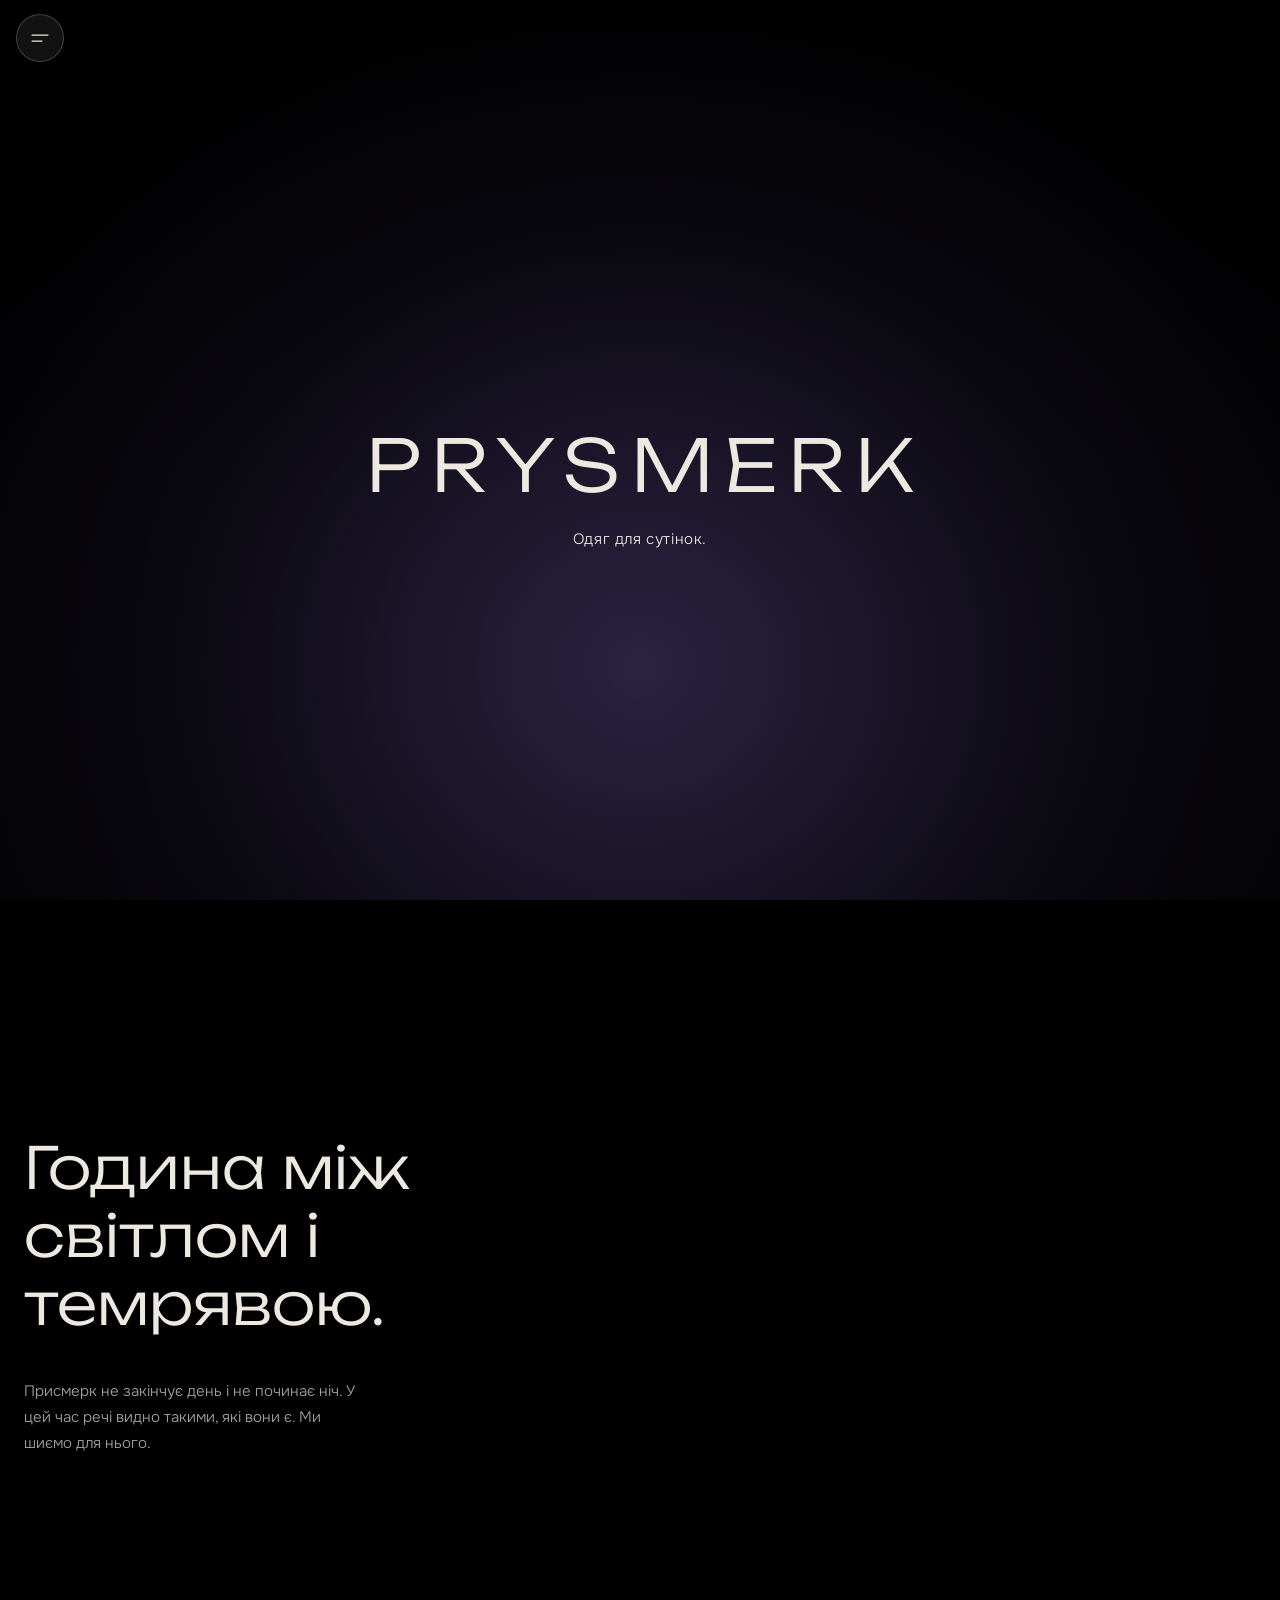
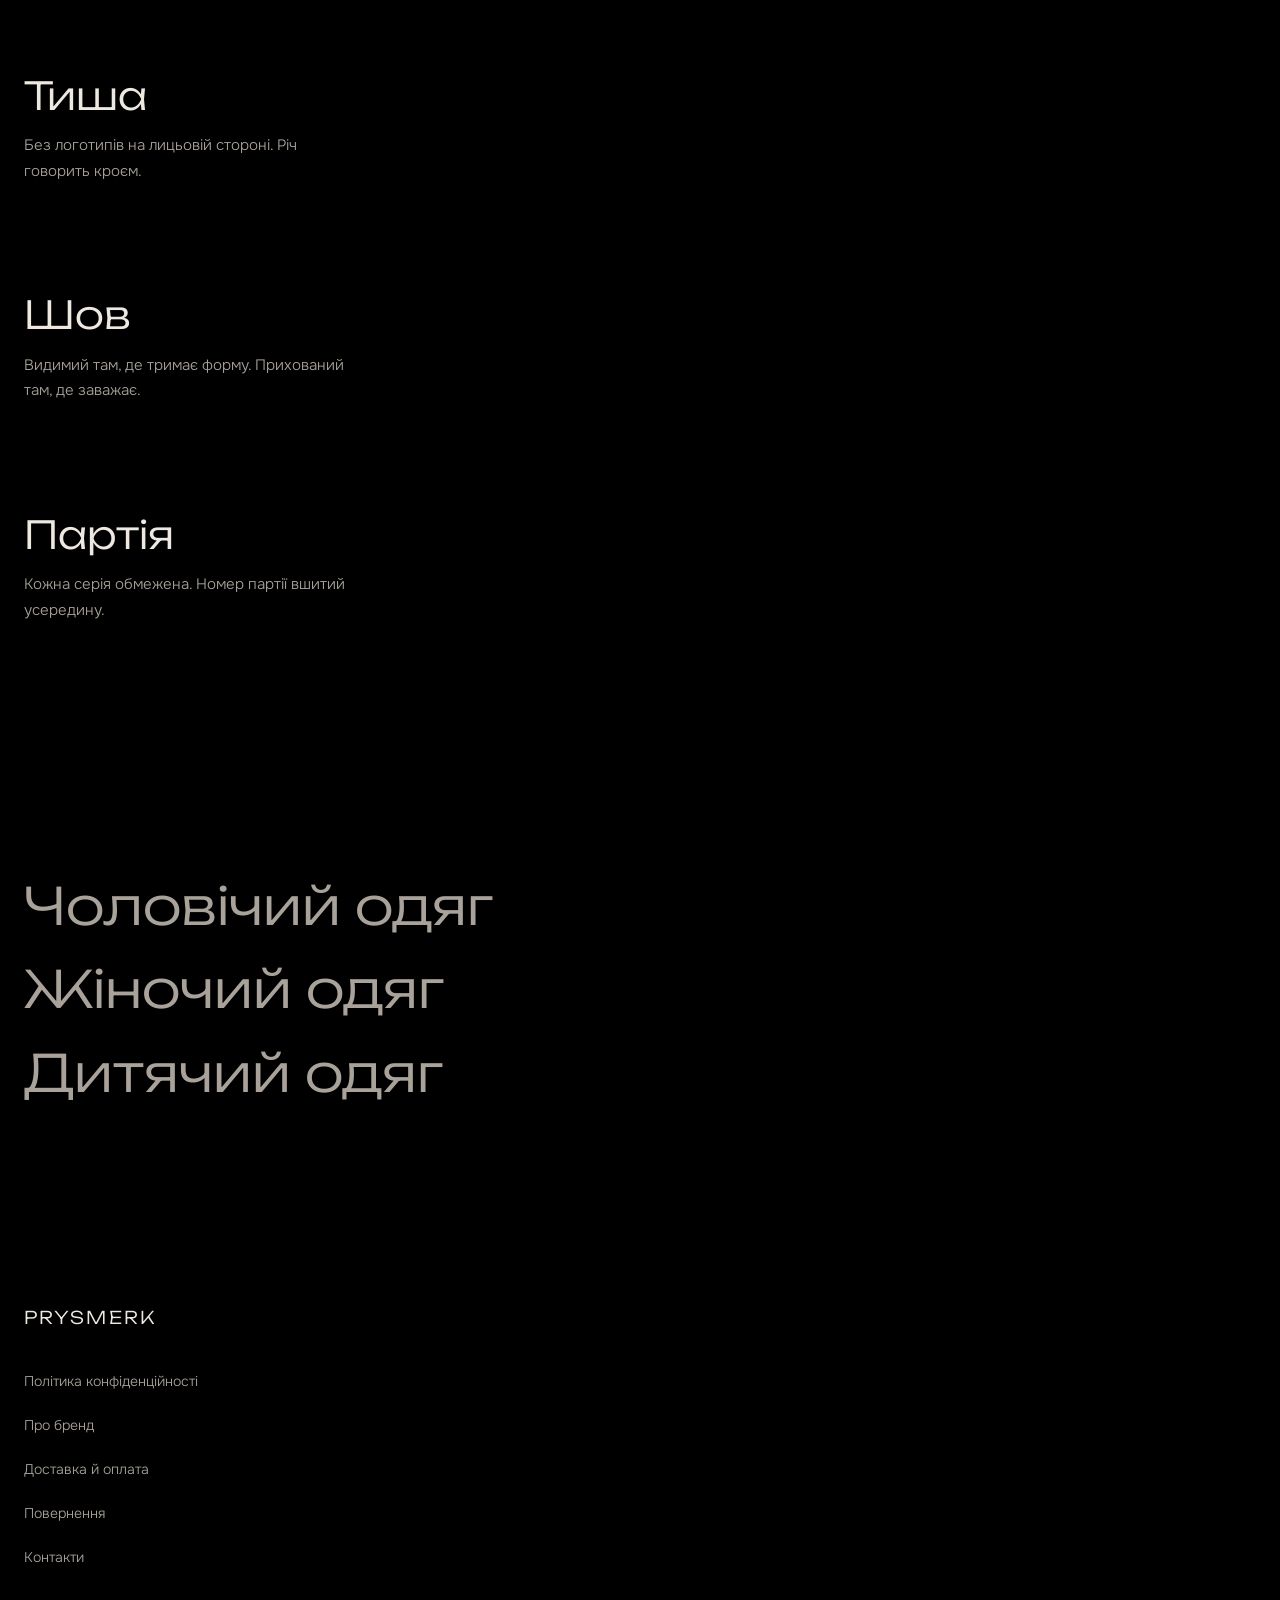
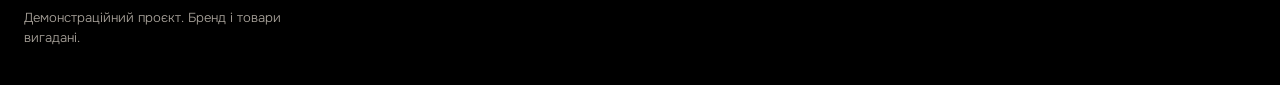
==== commit e02cf0b6: "Glow: single fixed layer (no scroll strobe), highlight via 2nd color, underline via 3rd color Co-Aut" ====
--- a/index.html
+++ b/index.html
@@ -17,9 +17,11 @@
   <link rel="stylesheet" href="css/home.css">
 </head>
 <body data-section="home">
+  <!-- Свечение фона: один слой, вне main -->
+  <div class="glow-layer" aria-hidden="true"><div class="glow"></div></div>
+
   <main>
     <section class="hero">
-      <div class="glow" aria-hidden="true"></div>
       <h1 class="wordmark" lang="en">PRYSMERK</h1>
       <p class="hero__tagline" data-i18n="home.tagline">Одяг для сутінок.</p>
     </section>
--- a/css/colors.css
+++ b/css/colors.css
@@ -2,13 +2,15 @@
   PRYSMERK. ВСЕ ЦВЕТА САЙТА ЛЕЖАТ ТОЛЬКО В ЭТОМ ФАЙЛЕ.
   Больше нигде в CSS и JS нет ни одного HEX-цвета палитры.
 
-  У каждого раздела пять цветов:
-    main  основной. Из него строится только свечение (слоями radial-gradient).
+  У каждого раздела пять цветов, и у каждого своя роль:
+    main  основной. ТОЛЬКО свечение фона (слоями radial-gradient).
     mid   середина свечения: каким цвет должен выглядеть в центре. Справочное.
     edge  край свечения: каким цвет должен выглядеть у края. Справочное.
-    2     второй. Только тонкие линии, рамки и состояния выбора.
-    3     третий. Только мелкие детали: цена, метки.
+    2     второй. Подсветка кнопок, плашек и пунктов при наведении и нажатии
+          (мягкое свечение и тонкая рамка). Тоже рамка выбранного чипа.
+    3     третий. Подчёркивание выбранного пункта. Цена и мелкие метки.
 
+  Так фон и подсветка элементов никогда не совпадают по цвету.
   mid и edge это тот же main с прозрачностью около 46% и 12% поверх чёрного.
   Поэтому свечение строится из одного main, а mid и edge проверяют результат.
 */
@@ -84,6 +86,6 @@
 }
 
 /* Цвета пункта раздела (меню, главная): у каждого пункта свой раздел */
-[data-s="men"]   { --s-main: var(--men-main);   --s-2: var(--men-2); }
-[data-s="women"] { --s-main: var(--women-main); --s-2: var(--women-2); }
-[data-s="kids"]  { --s-main: var(--kids-main);  --s-2: var(--kids-2); }
+[data-s="men"]   { --s-2: var(--men-2);   --s-3: var(--men-3); }
+[data-s="women"] { --s-2: var(--women-2); --s-3: var(--women-3); }
+[data-s="kids"]  { --s-2: var(--kids-2);  --s-3: var(--kids-3); }
--- a/css/base.css
+++ b/css/base.css
@@ -72,25 +72,26 @@
 }
 
 /* ---------- Свечение ---------- */
-/* Общее мягкое свечение у нижнего края экрана. Живёт на всех страницах. */
-body::before {
-  content: "";
+/* Свечение фона. ОДИН слой на страницу, прикреплён к экрану (fixed).
+   Слой лежит вне <main>, поэтому не гаснет при переходах между страницами.
+   Высота слоя 100lvh (максимальная высота экрана): на телефоне при сворачивании
+   адресной строки слой не меняет размер и свечение не «прыгает».
+   Центр свечения задаётся переменной --glow-y. */
+.glow-layer {
+  --glow-y: 52%;
   position: fixed;
-  left: 50%;
-  bottom: -38vh;
-  width: 150vw;
-  height: 70vh;
-  transform: translateX(-50%);
-  background:
-    radial-gradient(closest-side, color-mix(in srgb, var(--c-main) calc(26% * var(--glow-k)), transparent), transparent) center / 60% 80% no-repeat,
-    radial-gradient(closest-side, color-mix(in srgb, var(--c-main) calc(14% * var(--glow-k)), transparent), transparent) center / 100% 100% no-repeat;
-  filter: blur(40px);
-  opacity: 0.55;
+  top: 0;
+  left: 0;
+  width: 100%;
+  height: 100vh;
+  height: 100lvh;
+  overflow: hidden;
+  pointer-events: none;
   z-index: -1;
-  pointer-events: none;
-}
-
-/* Главное свечение. Кладётся внутрь блока, под которым должен быть свет. */
+}
+.glow-layer .glow { top: var(--glow-y); }
+
+/* Само свечение. Используется внутри .glow-layer (и на тестовой странице). */
 .glow {
   position: absolute;
   left: 50%;
@@ -113,9 +114,7 @@
       color-mix(in srgb, var(--c-main) calc(10% * var(--glow-k)), transparent) 0%,
       color-mix(in srgb, var(--c-main) calc(5% * var(--glow-k)), transparent) 55%,
       transparent 100%) center / 100% 100% no-repeat;
-  filter: blur(60px);
   pointer-events: none;
-  z-index: -1;
 }
 
 /* ---------- Жидкое стекло ----------
@@ -153,6 +152,26 @@
   box-shadow: 0 8px 24px rgba(0, 0, 0, 0.35);
 }
 
+/* Подсветка при наведении, нажатии и фокусе: второй цвет раздела.
+   Фон светится основным цветом, кнопки вторым, поэтому они не сливаются. */
+.glass-btn { transition: border-color 0.3s ease, box-shadow 0.4s ease, transform 0.4s var(--ease-out); }
+@media (hover: hover) {
+  .glass-btn:hover {
+    border-color: color-mix(in srgb, var(--c-2) 75%, transparent);
+    box-shadow:
+      0 0 34px -6px color-mix(in srgb, var(--c-2) 70%, transparent),
+      0 8px 24px rgba(0, 0, 0, 0.35);
+  }
+}
+.glass-btn:active,
+.glass-btn:focus-visible,
+.glass-btn.is-lit {
+  border-color: color-mix(in srgb, var(--c-2) 85%, transparent);
+  box-shadow:
+    0 0 38px -4px color-mix(in srgb, var(--c-2) 85%, transparent),
+    0 8px 24px rgba(0, 0, 0, 0.35);
+}
+
 /* Запасной вариант: браузер не умеет размывать фон, делаем непрозрачный тёмный */
 @supports not ((backdrop-filter: blur(1px)) or (-webkit-backdrop-filter: blur(1px))) {
   .glass,
@@ -182,7 +201,7 @@
 .drawer__close svg { position: relative; }
 
 @media (hover: hover) {
-  .menu-btn:hover { transform: scale(1.06); border-color: rgba(255, 255, 255, 0.28); }
+  .menu-btn:hover { transform: scale(1.06); }
 }
 .menu-btn:active { transform: scale(0.96); }
 
@@ -243,7 +262,7 @@
   color: var(--ink-dim);
   transition: color 0.3s ease, border-color 0.3s ease;
 }
-.drawer__close:hover { color: var(--ink); border-color: rgba(255, 255, 255, 0.28); }
+.drawer__close:hover { color: var(--ink); }
 
 .drawer__nav {
   position: relative;
@@ -280,8 +299,8 @@
 }
 
 /* Пункт раздела (меню и главная).
-   Свечение: два слоя radial-gradient из основного цвета раздела, без чёткого края.
-   Подчёркивание: тонкая линия в втором цвете раздела под текстом. */
+   Свечение: два слоя radial-gradient второго цвета раздела, без чёткого края.
+   Подчёркивание: тонкая линия третьего цвета раздела под текстом. */
 .drawer__link[data-s]::before,
 .enter__link[data-s]::before {
   content: "";
@@ -289,9 +308,8 @@
   inset: -22px -52px;
   z-index: -1;
   background:
-    radial-gradient(closest-side, color-mix(in srgb, var(--s-main) 55%, transparent), transparent) center / 70% 80% no-repeat,
-    radial-gradient(closest-side, color-mix(in srgb, var(--s-main) 30%, transparent), transparent) center / 100% 100% no-repeat;
-  filter: blur(14px);
+    radial-gradient(closest-side, color-mix(in srgb, var(--s-2) 85%, transparent), transparent) center / 70% 80% no-repeat,
+    radial-gradient(closest-side, color-mix(in srgb, var(--s-2) 50%, transparent), transparent) center / 100% 100% no-repeat;
   opacity: 0;
   transition: opacity 0.4s ease;
   pointer-events: none;
@@ -309,7 +327,7 @@
   right: 0;
   bottom: -7px;
   height: 1px;
-  background: var(--s-2);
+  background: var(--s-3);
   transform: scaleX(0);
   transform-origin: left;
   transition: transform 0.45s var(--ease-out);
@@ -510,7 +528,7 @@
   color: var(--ink-dim);
   transition: color 0.3s ease, border-color 0.3s ease;
 }
-.modal__close:hover { color: var(--ink); border-color: rgba(255, 255, 255, 0.28); }
+.modal__close:hover { color: var(--ink); }
 
 .modal__body {
   position: relative;
@@ -545,7 +563,7 @@
 }
 .btn:active { transform: scale(0.97); }
 @media (hover: hover) {
-  .btn:hover { background: rgba(255, 255, 255, 0.2); border-color: rgba(255, 255, 255, 0.34); }
+  .btn:hover { background: rgba(255, 255, 255, 0.2); border-color: var(--c-2); }
 }
 .btn--ghost {
   padding: 0 8px;
@@ -578,7 +596,7 @@
   transition: background-color 0.35s ease, color 0.35s ease, border-color 0.35s ease;
 }
 @media (hover: hover) {
-  .chip:hover { color: var(--ink); border-color: rgba(255, 255, 255, 0.3); }
+  .chip:hover { color: var(--ink); border-color: color-mix(in srgb, var(--c-2) 70%, transparent); }
 }
 .chip[aria-pressed="true"] {
   color: var(--ink);
--- a/css/home.css
+++ b/css/home.css
@@ -14,11 +14,11 @@
   overflow-x: clip;
 }
 
-/* Свечение под названием */
-.hero .glow {
-  top: 74%;
-  animation: glow-rise 2.2s var(--ease-out) both, glow-breathe 9s ease-in-out 2.2s infinite;
-}
+/* Свечение под названием. Слой фиксирован к экрану (см. .glow-layer в base.css),
+   центр на 74% высоты: под названием. Появляется только плавным нарастанием
+   прозрачности: без «дыхания» и сдвигов, чтобы слой не перерисовывался. */
+.glow-layer { --glow-y: 74%; }
+.glow-layer .glow { animation: glow-fade 2.2s var(--ease-out) both; }
 
 /* Название.
    Размер считается от ширины экрана (12vw), с нижним и верхним пределом.
@@ -61,14 +61,9 @@
   to { opacity: 1; }
 }
 
-@keyframes glow-rise {
-  from { opacity: 0; transform: translate(-50%, -34%) scale(0.85); }
-  to { opacity: 1; transform: translate(-50%, -50%) scale(1); }
-}
-
-@keyframes glow-breathe {
-  0%, 100% { opacity: 1; transform: translate(-50%, -50%) scale(1); }
-  50% { opacity: 0.82; transform: translate(-50%, -50%) scale(1.04); }
+@keyframes glow-fade {
+  from { opacity: 0; }
+  to { opacity: 1; }
 }
 
 /* ---------- Текстовые блоки ----------
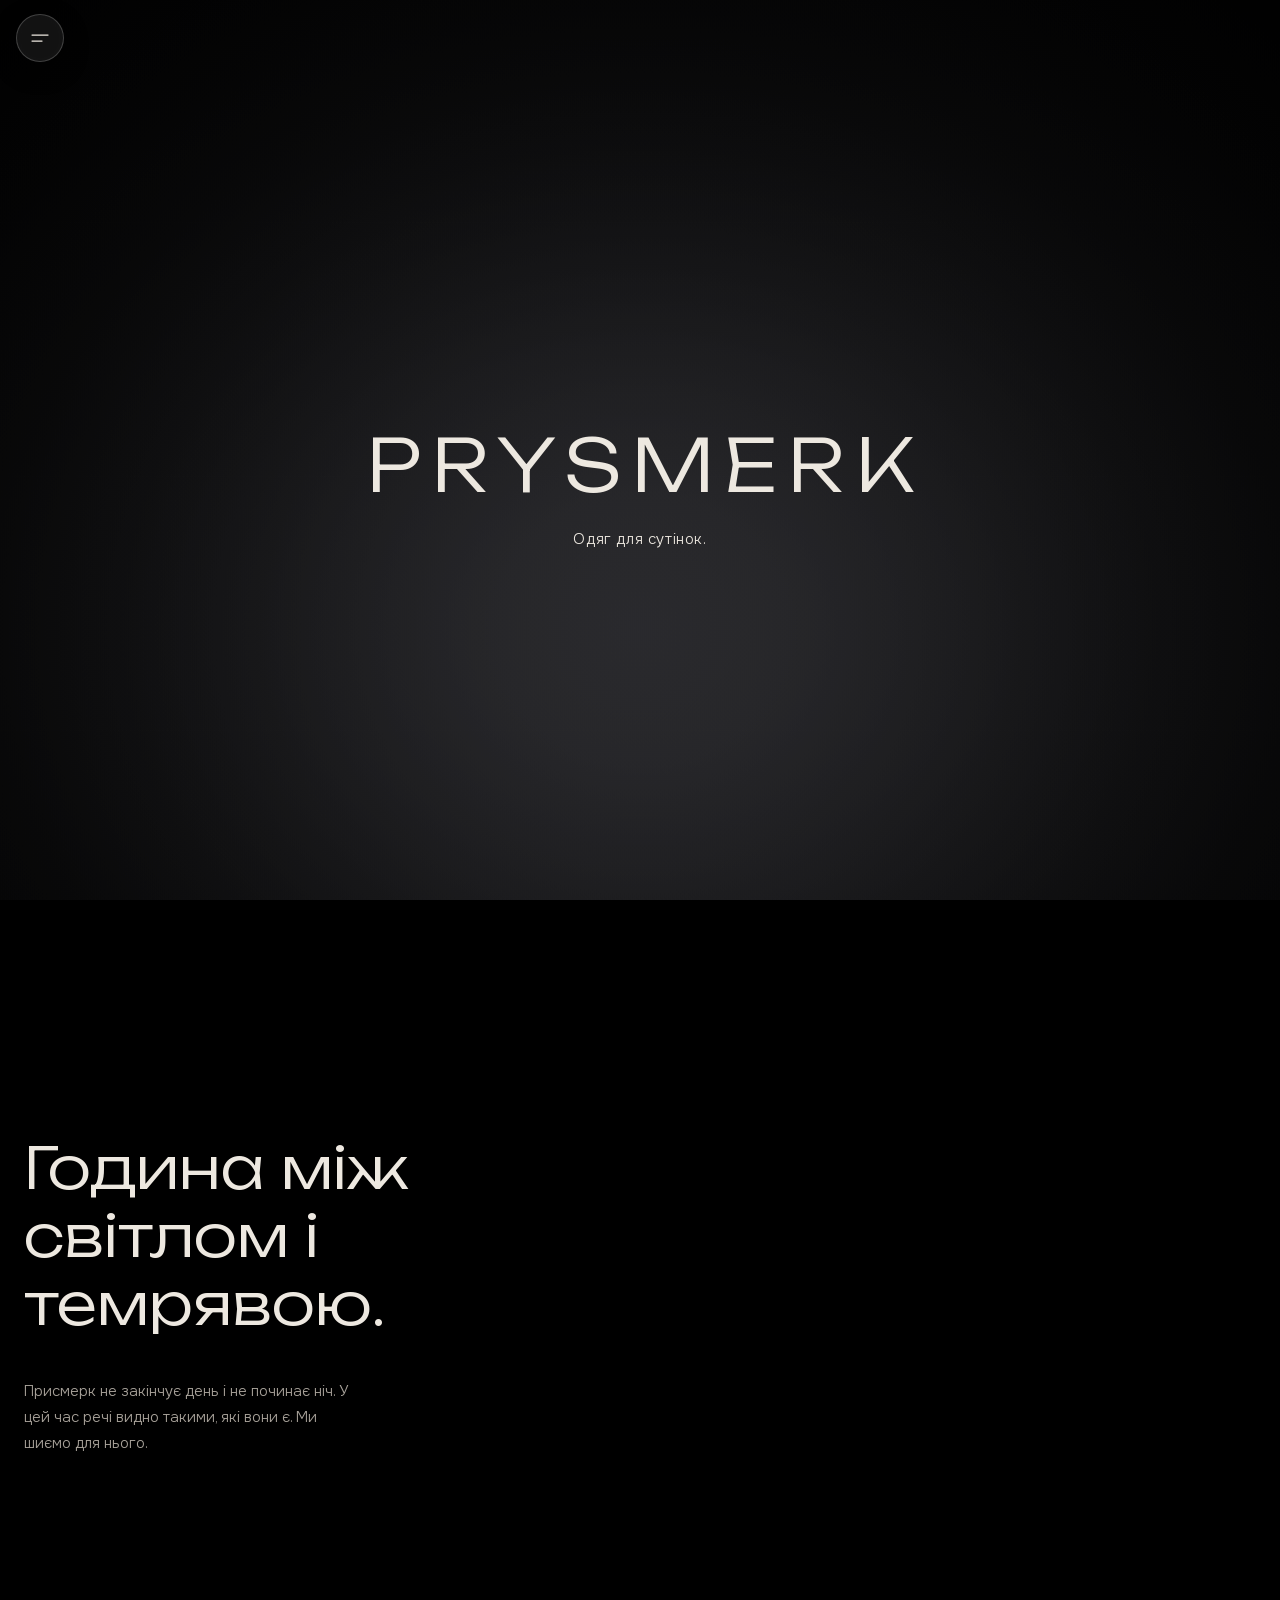
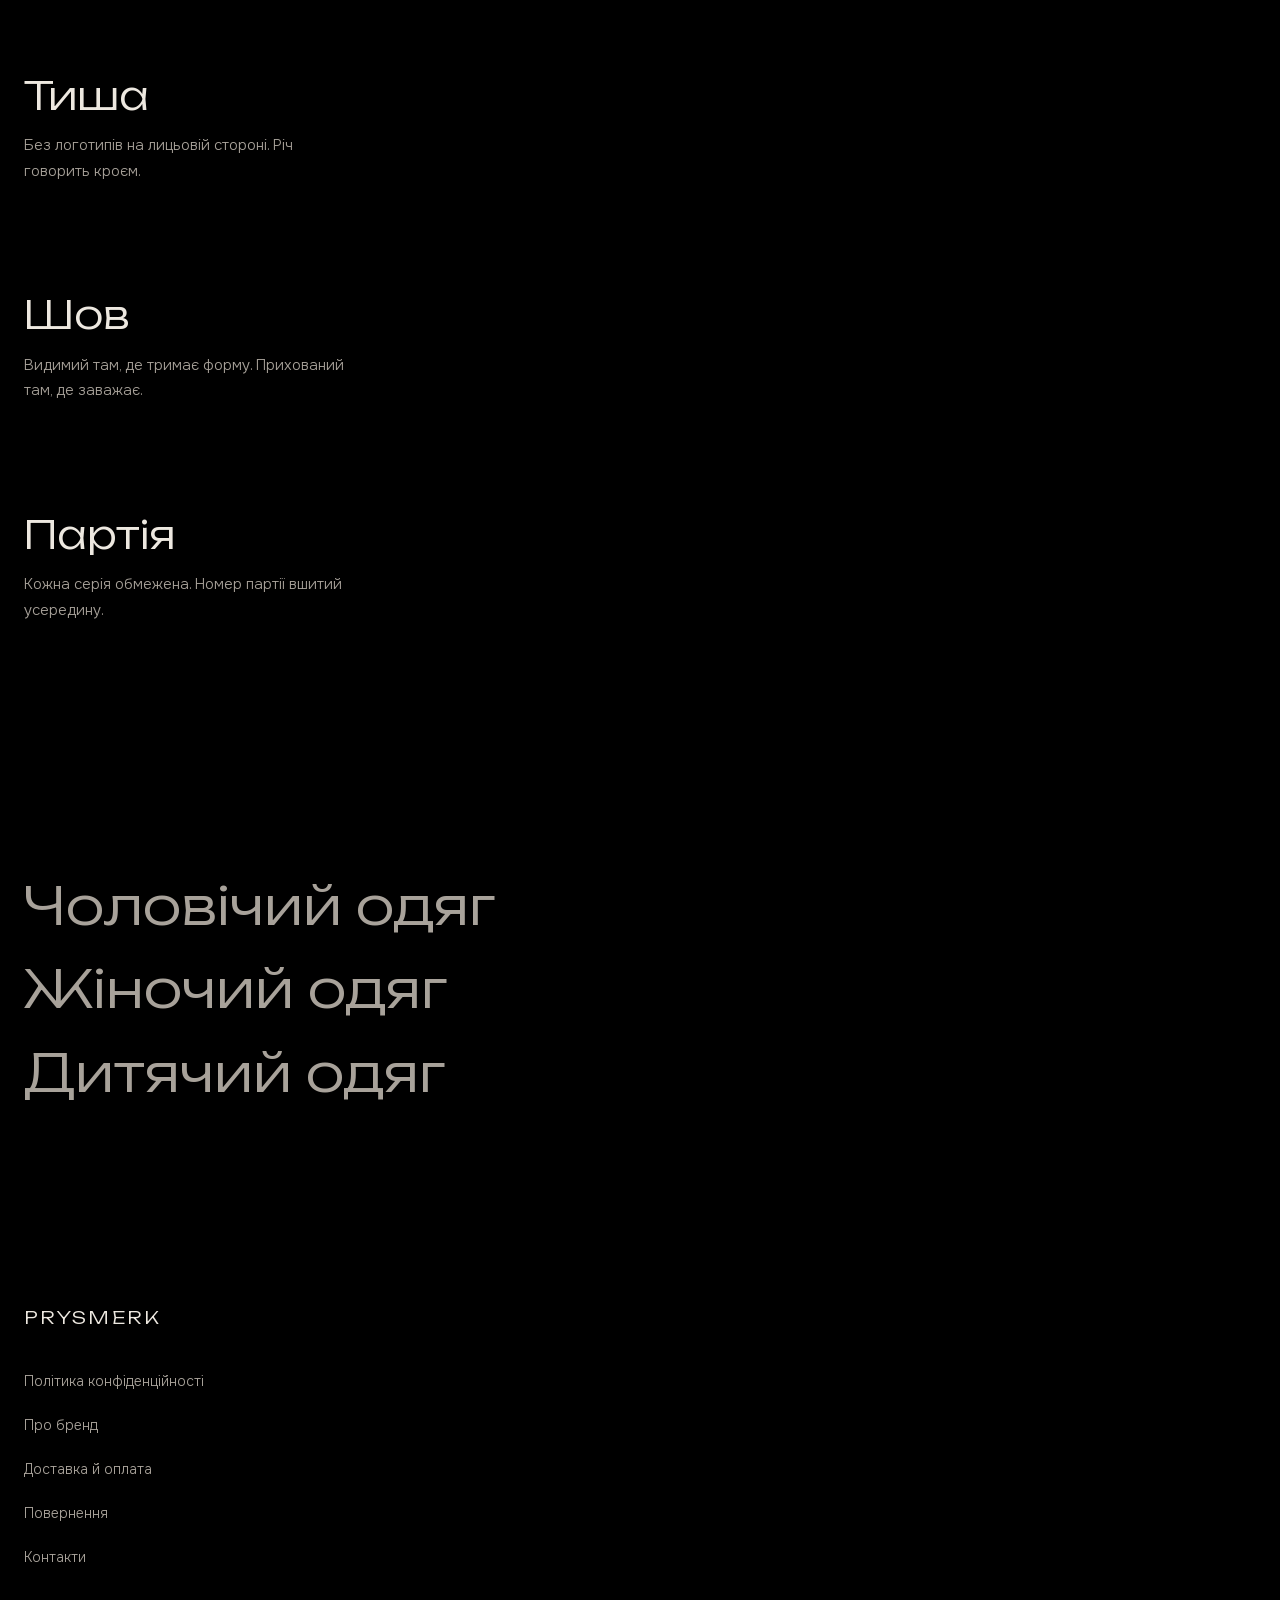
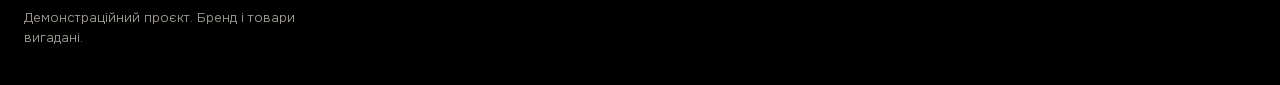
==== commit 58fb7f57: "Transition fixes: instant navigation, no footer flash (CLS 0), transform-only zoom, local fonts, dat" ====
--- a/index.html
+++ b/index.html
@@ -5,12 +5,19 @@
   <meta name="viewport" content="width=device-width, initial-scale=1, viewport-fit=cover">
   <meta name="theme-color" content="#000000">
   <title>PRYSMERK. Одяг для сутінок</title>
+  <script>
+    /* До первой отрисовки: если мы пришли с другой страницы сайта, свечение не затухает заново */
+    try { if (sessionStorage.getItem("prysmerk-section")) document.documentElement.classList.add("has-prev"); } catch (e) {}
+  </script>
   <meta name="description" content="PRYSMERK. Демонстраційний каталог одягу вигаданого бренду.">
 
   <link rel="icon" href="data:image/svg+xml,%3Csvg xmlns='http://www.w3.org/2000/svg' viewBox='0 0 32 32'%3E%3Crect width='32' height='32' fill='%23000'/%3E%3Cpath d='M12 24V8h5.5a4.5 4.5 0 0 1 0 9H12' fill='none' stroke='%23ede8e0' stroke-width='1.6'/%3E%3C/svg%3E">
-  <link rel="preconnect" href="https://fonts.googleapis.com">
-  <link rel="preconnect" href="https://fonts.gstatic.com" crossorigin>
-  <link href="https://fonts.googleapis.com/css2?family=Unbounded:wght@300&family=Onest:wght@300;400&display=swap" rel="stylesheet">
+  <!-- Шрифты лежат на сайте (fonts/), без запроса к внешнему серверу. preload: браузер начинает качать их сразу. -->
+  <link rel="preload" href="fonts/unbounded-latin.woff2" as="font" type="font/woff2" crossorigin>
+  <link rel="preload" href="fonts/unbounded-cyrillic.woff2" as="font" type="font/woff2" crossorigin>
+  <link rel="preload" href="fonts/onest-latin.woff2" as="font" type="font/woff2" crossorigin>
+  <link rel="preload" href="fonts/onest-cyrillic.woff2" as="font" type="font/woff2" crossorigin>
+  <link rel="stylesheet" href="css/fonts.css">
 
   <link rel="stylesheet" href="css/colors.css">
   <link rel="stylesheet" href="css/base.css">
@@ -59,6 +66,7 @@
   <script src="js/translations.js"></script>
   <script src="js/i18n.js"></script>
   <script src="js/layout.js"></script>
+  <script src="js/glow.js"></script>
   <script src="js/transitions.js"></script>
 </body>
 </html>
--- a/css/fonts.css
+++ b/css/fonts.css
@@ -0,0 +1,56 @@
+/*
+  PRYSMERK. Шрифты: Unbounded (заголовки) и Onest (текст).
+  Это те же гарнитуры из Google Fonts. Файлы лежат в папке fonts/, поэтому страница
+  не ждёт внешний сервер, а шрифты можно подгрузить заранее (preload в HTML).
+  Подмножества (subset) те же, что отдаёт Google. Знак гривны ₴ лежит в cyrillic-ext.
+*/
+
+/* cyrillic-ext */
+@font-face {
+  font-family: 'Onest';
+  font-style: normal;
+  font-weight: 300 400;
+  font-display: swap;
+  src: url('../fonts/onest-cyrillic-ext.woff2') format('woff2');
+  unicode-range: U+0460-052F, U+1C80-1C8A, U+20B4, U+2DE0-2DFF, U+A640-A69F, U+FE2E-FE2F;
+}
+
+/* cyrillic */
+@font-face {
+  font-family: 'Onest';
+  font-style: normal;
+  font-weight: 300 400;
+  font-display: swap;
+  src: url('../fonts/onest-cyrillic.woff2') format('woff2');
+  unicode-range: U+0301, U+0400-045F, U+0490-0491, U+04B0-04B1, U+2116;
+}
+
+/* latin */
+@font-face {
+  font-family: 'Onest';
+  font-style: normal;
+  font-weight: 300 400;
+  font-display: swap;
+  src: url('../fonts/onest-latin.woff2') format('woff2');
+  unicode-range: U+0000-00FF, U+0131, U+0152-0153, U+02BB-02BC, U+02C6, U+02DA, U+02DC, U+0304, U+0308, U+0329, U+2000-206F, U+20AC, U+2122, U+2191, U+2193, U+2212, U+2215, U+FEFF, U+FFFD;
+}
+
+/* cyrillic */
+@font-face {
+  font-family: 'Unbounded';
+  font-style: normal;
+  font-weight: 300;
+  font-display: swap;
+  src: url('../fonts/unbounded-cyrillic.woff2') format('woff2');
+  unicode-range: U+0301, U+0400-045F, U+0490-0491, U+04B0-04B1, U+2116;
+}
+
+/* latin */
+@font-face {
+  font-family: 'Unbounded';
+  font-style: normal;
+  font-weight: 300;
+  font-display: swap;
+  src: url('../fonts/unbounded-latin.woff2') format('woff2');
+  unicode-range: U+0000-00FF, U+0131, U+0152-0153, U+02BB-02BC, U+02C6, U+02DA, U+02DC, U+0304, U+0308, U+0329, U+2000-206F, U+20AC, U+2122, U+2191, U+2193, U+2212, U+2215, U+FEFF, U+FFFD;
+}
--- a/css/colors.css
+++ b/css/colors.css
@@ -1,91 +1,29 @@
 /*
   PRYSMERK. ВСЕ ЦВЕТА САЙТА ЛЕЖАТ ТОЛЬКО В ЭТОМ ФАЙЛЕ.
-  Больше нигде в CSS и JS нет ни одного HEX-цвета палитры.
+  Цветов по разделам нет: на всех страницах одна нейтральная схема.
 
-  У каждого раздела пять цветов, и у каждого своя роль:
-    main  основной. ТОЛЬКО свечение фона (слоями radial-gradient).
-    mid   середина свечения: каким цвет должен выглядеть в центре. Справочное.
-    edge  край свечения: каким цвет должен выглядеть у края. Справочное.
-    2     второй. Подсветка кнопок, плашек и пунктов при наведении и нажатии
-          (мягкое свечение и тонкая рамка). Тоже рамка выбранного чипа.
-    3     третий. Подчёркивание выбранного пункта. Цена и мелкие метки.
-
-  Так фон и подсветка элементов никогда не совпадают по цвету.
-  mid и edge это тот же main с прозрачностью около 46% и 12% поверх чёрного.
-  Поэтому свечение строится из одного main, а mid и edge проверяют результат.
+    фон          чёрный
+    graphite     свечение фона (слоями radial-gradient, края тают в чёрный)
+    ivory        слоновая кость: подсветка кнопок, плашек и пунктов при наведении
+                 и нажатии (мягкое свечение и тонкая рамка), а также тонкое
+                 подчёркивание выбранного пункта
+    ink          основной текст
+    ink-dim      приглушённый текст и цена
 */
 
 :root {
   --bg: #000000;
 
+  /* Свечение фона */
+  --graphite: #55555c;
+
+  /* Подсветка и подчёркивание */
+  --ivory: #f1ebdb;
+
   /* Текст */
-  --ink: #ede8e0;        /* основной */
-  --ink-dim: #a8a29a;    /* приглушённый */
+  --ink: #ede8e0;
+  --ink-dim: #a8a29a;
+
   --hairline: rgba(237, 232, 224, 0.14);
   --error: #e6aaa3;      /* ошибка в форме */
-
-  /* Главная */
-  --home-main: #5a4a8c;
-  --home-mid: #2a2145;
-  --home-edge: #0b0912;
-  --home-2: #5e8f78;
-  --home-3: #9c6b62;
-
-  /* Мужской */
-  --men-main: #3555b5;
-  --men-mid: #16265a;
-  --men-edge: #070a14;
-  --men-2: #8e9b5a;
-  --men-3: #a8465e;
-
-  /* Женский */
-  --women-main: #8a2447;
-  --women-mid: #3f1226;
-  --women-edge: #12070b;
-  --women-2: #8fa383;
-  --women-3: #6e86b8;
-
-  /* Детский */
-  --kids-main: #b98c3a;
-  --kids-mid: #4a3817;
-  --kids-edge: #120d05;
-  --kids-2: #5e9c8a;
-  --kids-3: #8f7bb8;
-
-  /* Время плавной смены свечения между разделами: 0,6-0,8 с */
-  --glow-time: 0.7s;
 }
-
-/* Регистрация цветов. Без этого браузер не умеет плавно менять
-   значение переменной, и цвет сменился бы рывком. */
-@property --c-main { syntax: "<color>"; inherits: true; initial-value: #5a4a8c; }
-@property --c-mid  { syntax: "<color>"; inherits: true; initial-value: #2a2145; }
-@property --c-edge { syntax: "<color>"; inherits: true; initial-value: #0b0912; }
-@property --c-2    { syntax: "<color>"; inherits: true; initial-value: #5e8f78; }
-@property --c-3    { syntax: "<color>"; inherits: true; initial-value: #9c6b62; }
-@property --glow-k { syntax: "<number>"; inherits: true; initial-value: 1; }
-
-/* --glow-k: сила свечения раздела. Подогнана так, чтобы центр свечения, собранный
-   из одного main, совпал с «серединой» (mid). Детское золото темнеет в коричневый
-   быстрее синего, поэтому там слабее. */
-
-/* Активная схема: берётся из data-section на body (или на любом блоке) */
-[data-section="home"]  { --c-main: var(--home-main);  --c-mid: var(--home-mid);  --c-edge: var(--home-edge);  --c-2: var(--home-2);  --c-3: var(--home-3); --glow-k: 1.02; }
-[data-section="men"]   { --c-main: var(--men-main);   --c-mid: var(--men-mid);   --c-edge: var(--men-edge);   --c-2: var(--men-2);   --c-3: var(--men-3); --glow-k: 1; }
-[data-section="women"] { --c-main: var(--women-main); --c-mid: var(--women-mid); --c-edge: var(--women-edge); --c-2: var(--women-2); --c-3: var(--women-3); --glow-k: 1.08; }
-[data-section="kids"]  { --c-main: var(--kids-main);  --c-mid: var(--kids-mid);  --c-edge: var(--kids-edge);  --c-2: var(--kids-2);  --c-3: var(--kids-3); --glow-k: 0.87; }
-
-[data-section] {
-  transition:
-    --c-main var(--glow-time) ease,
-    --c-mid var(--glow-time) ease,
-    --c-edge var(--glow-time) ease,
-    --c-2 var(--glow-time) ease,
-    --c-3 var(--glow-time) ease,
-    --glow-k var(--glow-time) ease;
-}
-
-/* Цвета пункта раздела (меню, главная): у каждого пункта свой раздел */
-[data-s="men"]   { --s-2: var(--men-2);   --s-3: var(--men-3); }
-[data-s="women"] { --s-2: var(--women-2); --s-3: var(--women-3); }
-[data-s="kids"]  { --s-2: var(--kids-2);  --s-3: var(--kids-3); }
--- a/css/base.css
+++ b/css/base.css
@@ -78,7 +78,7 @@
    адресной строки слой не меняет размер и свечение не «прыгает».
    Центр свечения задаётся переменной --glow-y. */
 .glow-layer {
-  --glow-y: 52%;
+  --glow-y: 70%;
   position: fixed;
   top: 0;
   left: 0;
@@ -91,29 +91,59 @@
 }
 .glow-layer .glow { top: var(--glow-y); }
 
+/* «Свет вещи» без тяжёлых перерисовок (см. js/glow.js): поверх обычного свечения лежат
+   слои с готовым цветом, а мы меняем только их прозрачность. Это делает видеокарта,
+   главный поток не нагружается, поэтому зум фото не пропускает кадры. */
+.glow-layer .glow { transition: opacity 0.8s ease; }
+.glow-layer .glow--tint {
+  --graphite: var(--tint);
+  opacity: 0;
+  will-change: opacity;
+}
+.glow-layer .glow--tint.is-on { opacity: 1; }
+.glow-layer.has-tint .glow:not(.glow--tint) { opacity: 0; }
+.glow-layer.no-tr .glow { transition: none; }
+
 /* Само свечение. Используется внутри .glow-layer (и на тестовой странице). */
 .glow {
   position: absolute;
   left: 50%;
-  width: 210vw;
-  max-width: 2000px;
-  aspect-ratio: 1.45 / 1;
+  width: 230vw;
+  max-width: 2200px;
+  aspect-ratio: 1.2 / 1;
   transform: translate(-50%, -50%);
-  /* Три слоя разного размера, все из одного основного цвета. Складываются в
-     центре примерно до 46% (это и есть «середина свечения»), к краю тают в чёрный. */
+  /* Дымка, а не пятно: три очень широких слоя с плавным (гауссовым) спадом
+     прозрачности. Плотного ядра нет, поэтому нет и видимого края.
+     Центр складывается примерно до 50%. Ярче нельзя: на самом светлом месте
+     приглушённый текст перестанет проходить контраст 4,5 : 1. */
   background:
     radial-gradient(closest-side,
-      color-mix(in srgb, var(--c-main) calc(28% * var(--glow-k)), transparent) 0%,
-      color-mix(in srgb, var(--c-main) calc(15% * var(--glow-k)), transparent) 45%,
-      transparent 100%) center / 44% 62% no-repeat,
+      color-mix(in srgb, var(--graphite) 30.0%, transparent) 0%,
+      color-mix(in srgb, var(--graphite) 27.5%, transparent) 15%,
+      color-mix(in srgb, var(--graphite) 21.2%, transparent) 30%,
+      color-mix(in srgb, var(--graphite) 13.7%, transparent) 45%,
+      color-mix(in srgb, var(--graphite) 7.5%, transparent) 60%,
+      color-mix(in srgb, var(--graphite) 3.4%, transparent) 75%,
+      color-mix(in srgb, var(--graphite) 1.3%, transparent) 90%,
+      transparent 100%) center / 100% 100% no-repeat,
     radial-gradient(closest-side,
-      color-mix(in srgb, var(--c-main) calc(17% * var(--glow-k)), transparent) 0%,
-      color-mix(in srgb, var(--c-main) calc(9% * var(--glow-k)), transparent) 50%,
-      transparent 100%) center / 72% 100% no-repeat,
+      color-mix(in srgb, var(--graphite) 22.0%, transparent) 0%,
+      color-mix(in srgb, var(--graphite) 20.2%, transparent) 15%,
+      color-mix(in srgb, var(--graphite) 15.5%, transparent) 30%,
+      color-mix(in srgb, var(--graphite) 10.1%, transparent) 45%,
+      color-mix(in srgb, var(--graphite) 5.5%, transparent) 60%,
+      color-mix(in srgb, var(--graphite) 2.5%, transparent) 75%,
+      color-mix(in srgb, var(--graphite) 1.0%, transparent) 90%,
+      transparent 100%) center / 78% 88% no-repeat,
     radial-gradient(closest-side,
-      color-mix(in srgb, var(--c-main) calc(10% * var(--glow-k)), transparent) 0%,
-      color-mix(in srgb, var(--c-main) calc(5% * var(--glow-k)), transparent) 55%,
-      transparent 100%) center / 100% 100% no-repeat;
+      color-mix(in srgb, var(--graphite) 8.0%, transparent) 0%,
+      color-mix(in srgb, var(--graphite) 7.3%, transparent) 15%,
+      color-mix(in srgb, var(--graphite) 5.7%, transparent) 30%,
+      color-mix(in srgb, var(--graphite) 3.7%, transparent) 45%,
+      color-mix(in srgb, var(--graphite) 2.0%, transparent) 60%,
+      color-mix(in srgb, var(--graphite) 0.9%, transparent) 75%,
+      color-mix(in srgb, var(--graphite) 0.4%, transparent) 90%,
+      transparent 100%) center / 54% 62% no-repeat;
   pointer-events: none;
 }
 
@@ -124,7 +154,7 @@
   position: relative;
   background:
     linear-gradient(135deg, rgba(255, 255, 255, 0.16), rgba(255, 255, 255, 0.03) 60%),
-    color-mix(in srgb, var(--c-main) 9%, rgba(18, 18, 20, 0.35));
+    color-mix(in srgb, var(--graphite) 9%, rgba(18, 18, 20, 0.35));
   -webkit-backdrop-filter: blur(26px) saturate(180%);
   backdrop-filter: blur(26px) saturate(180%);
   border: 1px solid rgba(255, 255, 255, 0.18);
@@ -152,23 +182,23 @@
   box-shadow: 0 8px 24px rgba(0, 0, 0, 0.35);
 }
 
-/* Подсветка при наведении, нажатии и фокусе: второй цвет раздела.
-   Фон светится основным цветом, кнопки вторым, поэтому они не сливаются. */
+/* Подсветка при наведении, нажатии и фокусе: слоновая кость.
+   Фон светится графитом, кнопки слоновой костью, поэтому они не сливаются. */
 .glass-btn { transition: border-color 0.3s ease, box-shadow 0.4s ease, transform 0.4s var(--ease-out); }
 @media (hover: hover) {
   .glass-btn:hover {
-    border-color: color-mix(in srgb, var(--c-2) 75%, transparent);
+    border-color: color-mix(in srgb, var(--ivory) 60%, transparent);
     box-shadow:
-      0 0 34px -6px color-mix(in srgb, var(--c-2) 70%, transparent),
+      0 0 34px -8px color-mix(in srgb, var(--ivory) 45%, transparent),
       0 8px 24px rgba(0, 0, 0, 0.35);
   }
 }
 .glass-btn:active,
 .glass-btn:focus-visible,
 .glass-btn.is-lit {
-  border-color: color-mix(in srgb, var(--c-2) 85%, transparent);
+  border-color: color-mix(in srgb, var(--ivory) 75%, transparent);
   box-shadow:
-    0 0 38px -4px color-mix(in srgb, var(--c-2) 85%, transparent),
+    0 0 38px -6px color-mix(in srgb, var(--ivory) 55%, transparent),
     0 8px 24px rgba(0, 0, 0, 0.35);
 }
 
@@ -235,7 +265,7 @@
   /* полупрозрачный фон: сквозь него видно свечение страницы */
   background:
     linear-gradient(135deg, rgba(255, 255, 255, 0.12), rgba(255, 255, 255, 0.02) 60%),
-    color-mix(in srgb, var(--c-main) 8%, rgba(10, 10, 12, 0.34));
+    color-mix(in srgb, var(--graphite) 8%, rgba(10, 10, 12, 0.34));
   transform: translateX(calc(-100% - 24px));
   visibility: hidden;
   transition: transform 0.55s var(--ease-out), visibility 0s 0.55s;
@@ -299,8 +329,8 @@
 }
 
 /* Пункт раздела (меню и главная).
-   Свечение: два слоя radial-gradient второго цвета раздела, без чёткого края.
-   Подчёркивание: тонкая линия третьего цвета раздела под текстом. */
+   Свечение: два слоя radial-gradient цвета слоновой кости, без чёткого края.
+   Подчёркивание: тонкая линия цвета слоновой кости под текстом. */
 .drawer__link[data-s]::before,
 .enter__link[data-s]::before {
   content: "";
@@ -308,8 +338,8 @@
   inset: -22px -52px;
   z-index: -1;
   background:
-    radial-gradient(closest-side, color-mix(in srgb, var(--s-2) 85%, transparent), transparent) center / 70% 80% no-repeat,
-    radial-gradient(closest-side, color-mix(in srgb, var(--s-2) 50%, transparent), transparent) center / 100% 100% no-repeat;
+    radial-gradient(closest-side, color-mix(in srgb, var(--ivory) 30%, transparent), transparent) center / 70% 80% no-repeat,
+    radial-gradient(closest-side, color-mix(in srgb, var(--ivory) 16%, transparent), transparent) center / 100% 100% no-repeat;
   opacity: 0;
   transition: opacity 0.4s ease;
   pointer-events: none;
@@ -327,7 +357,7 @@
   right: 0;
   bottom: -7px;
   height: 1px;
-  background: var(--s-3);
+  background: var(--ivory);
   transform: scaleX(0);
   transform-origin: left;
   transition: transform 0.45s var(--ease-out);
@@ -393,7 +423,7 @@
 .lang__btn[aria-pressed="true"] {
   background: rgba(255, 255, 255, 0.06);
   color: var(--ink);
-  border-color: color-mix(in srgb, var(--c-2) 80%, transparent);
+  border-color: color-mix(in srgb, var(--ivory) 80%, transparent);
 }
 
 /* ---------- Вход на страницу и уход ---------- */
@@ -401,6 +431,17 @@
   position: relative;
   animation: page-in 0.7s ease both;
 }
+
+/* Страницы с каталогом и товаром: быстро (0,25 с), main не короче экрана, чтобы футер всегда
+   был под ним, и футер скрыт, пока страница не нарисовала контент (флаг is-ready ставит JS).
+   Иначе пустой main поднимал бы футер в середину экрана, а потом контент выталкивал его вниз. */
+.section-page,
+.product-page {
+  animation-duration: 0.25s;
+  min-height: 100vh;
+  min-height: 100svh;
+}
+body[data-async]:not(.is-ready) .footer { visibility: hidden; }
 
 @keyframes page-in {
   from { opacity: 0; }
@@ -488,7 +529,7 @@
   overflow: hidden;
   background:
     linear-gradient(135deg, rgba(255, 255, 255, 0.12), rgba(255, 255, 255, 0.02) 60%),
-    color-mix(in srgb, var(--c-main) 8%, rgba(10, 10, 12, 0.5));
+    color-mix(in srgb, var(--graphite) 8%, rgba(10, 10, 12, 0.5));
   opacity: 0;
   transform: translateY(48px) scale(0.98);
   transition: opacity 0.45s ease, transform 0.6s var(--ease-out);
@@ -563,7 +604,7 @@
 }
 .btn:active { transform: scale(0.97); }
 @media (hover: hover) {
-  .btn:hover { background: rgba(255, 255, 255, 0.2); border-color: var(--c-2); }
+  .btn:hover { background: rgba(255, 255, 255, 0.2); border-color: var(--ivory); }
 }
 .btn--ghost {
   padding: 0 8px;
@@ -596,18 +637,33 @@
   transition: background-color 0.35s ease, color 0.35s ease, border-color 0.35s ease;
 }
 @media (hover: hover) {
-  .chip:hover { color: var(--ink); border-color: color-mix(in srgb, var(--c-2) 70%, transparent); }
+  .chip:hover { color: var(--ink); border-color: color-mix(in srgb, var(--ivory) 70%, transparent); }
 }
 .chip[aria-pressed="true"] {
   color: var(--ink);
   background: rgba(255, 255, 255, 0.05);
-  border-color: var(--c-2);
+  border-color: var(--ivory);
 }
 
 /* ---------- Уменьшить движение ----------
    Если в системе включено «уменьшить движение», анимации и плавные
    переходы отключаются. */
 @media (prefers-reduced-motion: reduce) {
+  /* Исключение: простое затухание страницы (опасности движения нет). Всё остальное ниже выключено. */
+  main {
+    animation: page-in 0.25s linear both !important;
+  }
+  body.is-leaving main,
+  body.is-leaving .footer,
+  body.is-leaving .topbar,
+  body.is-hero-leaving .topbar,
+  body.is-hero-leaving .subnav,
+  body.is-hero-leaving .section-head,
+  body.is-hero-leaving .row__title,
+  body.is-hero-leaving .footer,
+  body.is-hero-leaving .tile {
+    transition-duration: 0.2s !important;
+  }
   *,
   *::before,
   *::after {
--- a/css/home.css
+++ b/css/home.css
@@ -15,10 +15,11 @@
 }
 
 /* Свечение под названием. Слой фиксирован к экрану (см. .glow-layer в base.css),
-   центр на 74% высоты: под названием. Появляется только плавным нарастанием
+   центр на 70% высоты: под названием, и так же на всех страницах. Появляется только плавным нарастанием
    прозрачности: без «дыхания» и сдвигов, чтобы слой не перерисовывался. */
-.glow-layer { --glow-y: 74%; }
 .glow-layer .glow { animation: glow-fade 2.2s var(--ease-out) both; }
+/* Если пользователь пришёл с другой страницы сайта, свечение не гаснет заново. */
+.has-prev .glow-layer .glow { animation: none; }
 
 /* Название.
    Размер считается от ширины экрана (12vw), с нижним и верхним пределом.
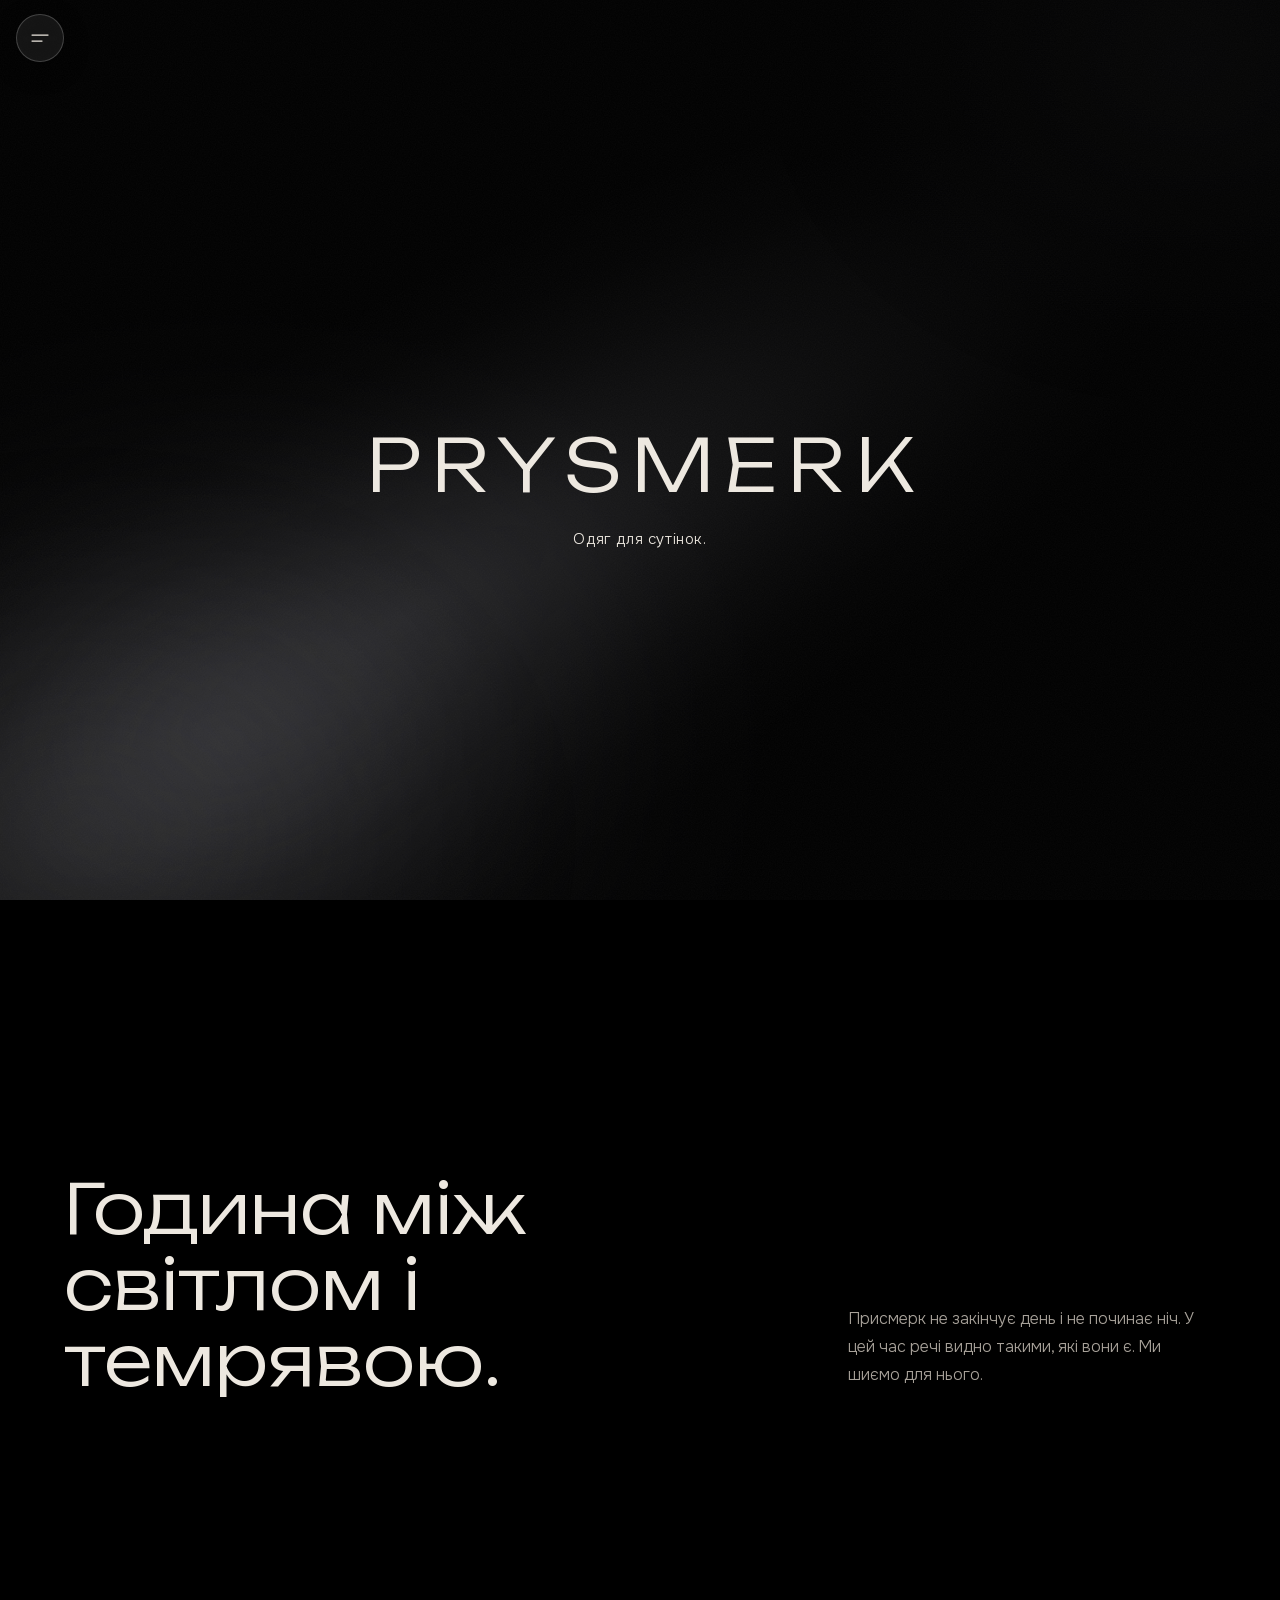
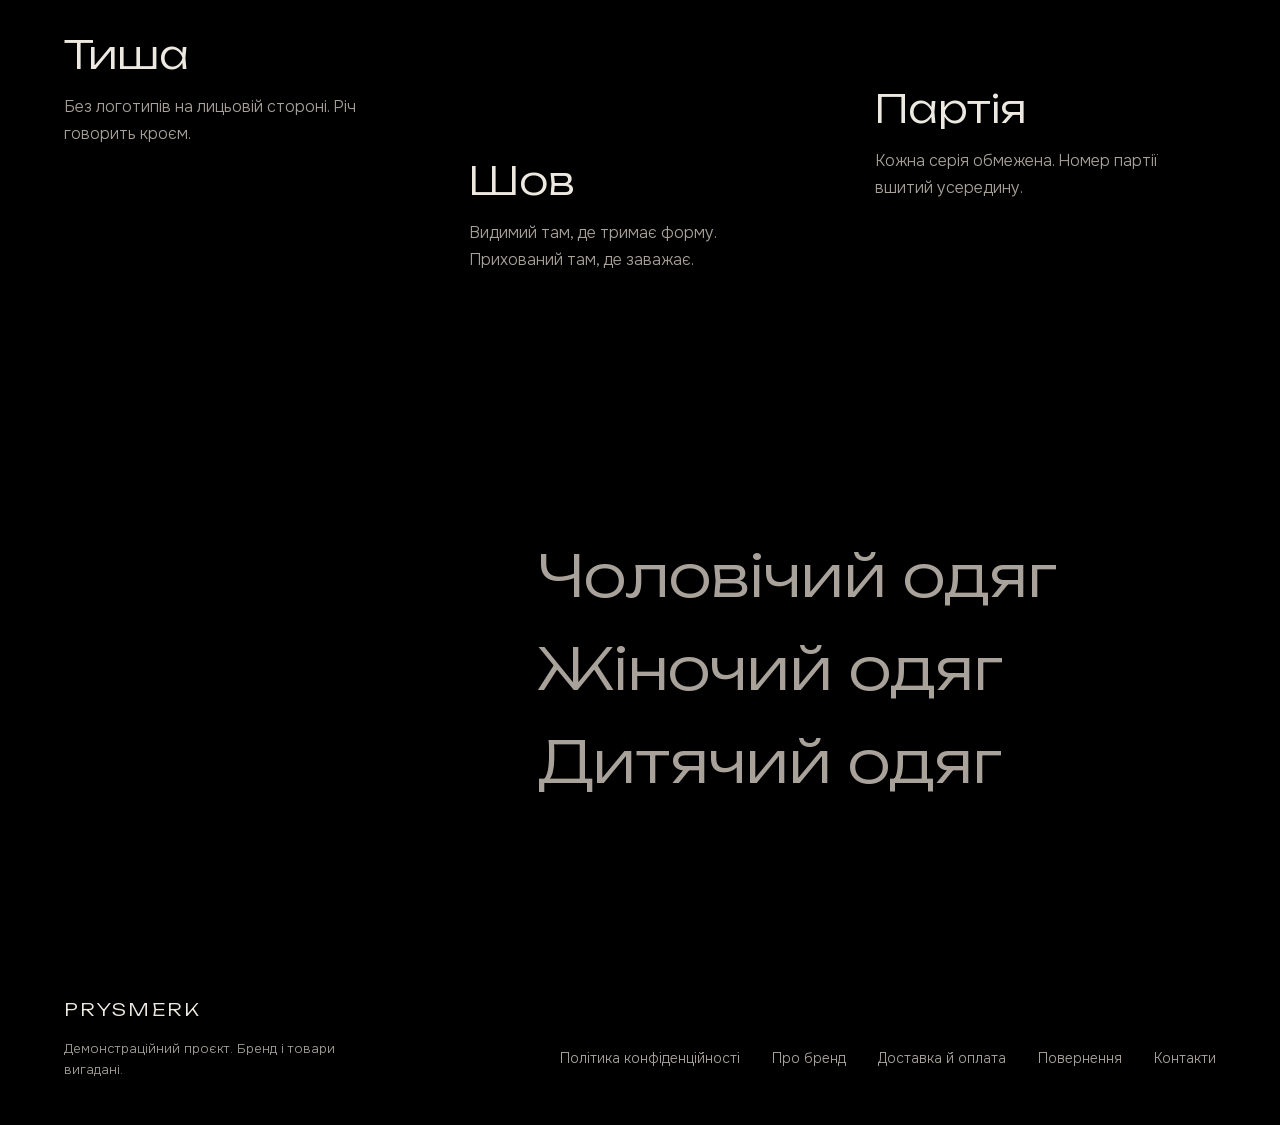
==== commit cd3cd7b3: "New background glow: 4 soft gradient layers (3 on phone), diagonal sweep, drift, noise, continuity a" ====
--- a/index.html
+++ b/index.html
@@ -21,11 +21,12 @@
 
   <link rel="stylesheet" href="css/colors.css">
   <link rel="stylesheet" href="css/base.css">
+  <link rel="stylesheet" href="css/glow.css">
   <link rel="stylesheet" href="css/home.css">
 </head>
 <body data-section="home">
   <!-- Свечение фона: один слой, вне main -->
-  <div class="glow-layer" aria-hidden="true"><div class="glow"></div></div>
+  <div class="glow-layer" aria-hidden="true"></div>
 
   <main>
     <section class="hero">
@@ -66,6 +67,7 @@
   <script src="js/translations.js"></script>
   <script src="js/i18n.js"></script>
   <script src="js/layout.js"></script>
+  <script src="js/glow-engine.js"></script>
   <script src="js/glow.js"></script>
   <script src="js/transitions.js"></script>
 </body>
--- a/css/colors.css
+++ b/css/colors.css
@@ -27,3 +27,7 @@
   --hairline: rgba(237, 232, 224, 0.14);
   --error: #e6aaa3;      /* ошибка в форме */
 }
+
+/* Регистрация цвета свечения: без неё браузер не умеет плавно менять переменную цвета.
+   Значение должно совпадать с --graphite выше. */
+@property --g-c { syntax: "<color>"; inherits: true; initial-value: #55555c; }
--- a/css/base.css
+++ b/css/base.css
@@ -14,6 +14,9 @@
   --ease-out: cubic-bezier(0.22, 1, 0.36, 1);
 
   --gutter: 24px;
+  /* Боковое поле страницы. На телефоне 24 px, на компьютере растёт с шириной экрана,
+     а на очень широких экранах контент перестаёт растягиваться (колонка до 1600 px по центру). */
+  --page-pad: var(--gutter);
   --safe-top: env(safe-area-inset-top, 0px);
   --safe-bottom: env(safe-area-inset-bottom, 0px);
   --safe-left: env(safe-area-inset-left, 0px);
@@ -21,6 +24,10 @@
 
   /* место под кнопку меню: первый блок страницы не должен заходить под неё */
   --topbar-space: calc(var(--safe-top) + 80px);
+}
+
+@media (min-width: 1024px) {
+  :root { --page-pad: max(clamp(32px, 5vw, 96px), calc((100vw - 1600px) / 2)); }
 }
 
 /* ---------- Сброс ---------- */
@@ -71,81 +78,8 @@
   border-radius: 4px;
 }
 
-/* ---------- Свечение ---------- */
-/* Свечение фона. ОДИН слой на страницу, прикреплён к экрану (fixed).
-   Слой лежит вне <main>, поэтому не гаснет при переходах между страницами.
-   Высота слоя 100lvh (максимальная высота экрана): на телефоне при сворачивании
-   адресной строки слой не меняет размер и свечение не «прыгает».
-   Центр свечения задаётся переменной --glow-y. */
-.glow-layer {
-  --glow-y: 70%;
-  position: fixed;
-  top: 0;
-  left: 0;
-  width: 100%;
-  height: 100vh;
-  height: 100lvh;
-  overflow: hidden;
-  pointer-events: none;
-  z-index: -1;
-}
-.glow-layer .glow { top: var(--glow-y); }
-
-/* «Свет вещи» без тяжёлых перерисовок (см. js/glow.js): поверх обычного свечения лежат
-   слои с готовым цветом, а мы меняем только их прозрачность. Это делает видеокарта,
-   главный поток не нагружается, поэтому зум фото не пропускает кадры. */
-.glow-layer .glow { transition: opacity 0.8s ease; }
-.glow-layer .glow--tint {
-  --graphite: var(--tint);
-  opacity: 0;
-  will-change: opacity;
-}
-.glow-layer .glow--tint.is-on { opacity: 1; }
-.glow-layer.has-tint .glow:not(.glow--tint) { opacity: 0; }
-.glow-layer.no-tr .glow { transition: none; }
-
-/* Само свечение. Используется внутри .glow-layer (и на тестовой странице). */
-.glow {
-  position: absolute;
-  left: 50%;
-  width: 230vw;
-  max-width: 2200px;
-  aspect-ratio: 1.2 / 1;
-  transform: translate(-50%, -50%);
-  /* Дымка, а не пятно: три очень широких слоя с плавным (гауссовым) спадом
-     прозрачности. Плотного ядра нет, поэтому нет и видимого края.
-     Центр складывается примерно до 50%. Ярче нельзя: на самом светлом месте
-     приглушённый текст перестанет проходить контраст 4,5 : 1. */
-  background:
-    radial-gradient(closest-side,
-      color-mix(in srgb, var(--graphite) 30.0%, transparent) 0%,
-      color-mix(in srgb, var(--graphite) 27.5%, transparent) 15%,
-      color-mix(in srgb, var(--graphite) 21.2%, transparent) 30%,
-      color-mix(in srgb, var(--graphite) 13.7%, transparent) 45%,
-      color-mix(in srgb, var(--graphite) 7.5%, transparent) 60%,
-      color-mix(in srgb, var(--graphite) 3.4%, transparent) 75%,
-      color-mix(in srgb, var(--graphite) 1.3%, transparent) 90%,
-      transparent 100%) center / 100% 100% no-repeat,
-    radial-gradient(closest-side,
-      color-mix(in srgb, var(--graphite) 22.0%, transparent) 0%,
-      color-mix(in srgb, var(--graphite) 20.2%, transparent) 15%,
-      color-mix(in srgb, var(--graphite) 15.5%, transparent) 30%,
-      color-mix(in srgb, var(--graphite) 10.1%, transparent) 45%,
-      color-mix(in srgb, var(--graphite) 5.5%, transparent) 60%,
-      color-mix(in srgb, var(--graphite) 2.5%, transparent) 75%,
-      color-mix(in srgb, var(--graphite) 1.0%, transparent) 90%,
-      transparent 100%) center / 78% 88% no-repeat,
-    radial-gradient(closest-side,
-      color-mix(in srgb, var(--graphite) 8.0%, transparent) 0%,
-      color-mix(in srgb, var(--graphite) 7.3%, transparent) 15%,
-      color-mix(in srgb, var(--graphite) 5.7%, transparent) 30%,
-      color-mix(in srgb, var(--graphite) 3.7%, transparent) 45%,
-      color-mix(in srgb, var(--graphite) 2.0%, transparent) 60%,
-      color-mix(in srgb, var(--graphite) 0.9%, transparent) 75%,
-      color-mix(in srgb, var(--graphite) 0.4%, transparent) 90%,
-      transparent 100%) center / 54% 62% no-repeat;
-  pointer-events: none;
-}
+/* ---------- Свечение фона ----------
+   Весь код свечения лежит в css/glow.css (читайте комментарий в начале того файла). */
 
 /* ---------- Жидкое стекло ----------
    Стекло = размытие того, что за ним (backdrop-filter), тонкая светлая
@@ -643,6 +577,22 @@
   color: var(--ink);
   background: rgba(255, 255, 255, 0.05);
   border-color: var(--ivory);
+}
+
+/* Футер на компьютере: название слева, ссылки в одну строку справа, пометка под названием */
+@media (min-width: 1024px) {
+  .footer {
+    display: grid;
+    grid-template-columns: auto 1fr;
+    grid-template-areas: "brand nav" "note nav";
+    column-gap: 64px;
+    align-items: end;
+    padding: 22vh var(--page-pad) calc(44px + var(--safe-bottom));
+  }
+  .footer__brand { grid-area: brand; margin-bottom: 0; }
+  .footer__note { grid-area: note; margin-top: 16px; }
+  .footer__nav { grid-area: nav; justify-self: end; }
+  .footer__nav ul { display: flex; flex-wrap: wrap; justify-content: flex-end; gap: 4px 32px; }
 }
 
 /* ---------- Уменьшить движение ----------
--- a/css/glow.css
+++ b/css/glow.css
@@ -0,0 +1,224 @@
+/*
+  PRYSMERK. Свечение фона: четыре больших мягких слоя.
+
+  КАК ЭТО СОБРАНО (читайте сверху вниз)
+
+  1. .glow-layer это один слой на весь экран: fixed, под всем содержимым, не ловит клики.
+  2. Внутри четыре слоя (.gl). У каждого своя роль и свой размер:
+       haze   широкая слабая дымка возле угла
+       sweep  вытянутый эллипс, повёрнутый на ~30°: диагональный «размах» от угла
+       core   самое светлое, но мягкое ядро там, где размах доходит до края
+       dark   едва заметная тёмная подсветка в противоположном углу
+  3. Каждый слой это градиент radial-gradient в виде эллипса с шестью остановками.
+     Яркость падает нелинейно: 100%, 80%, 50%, 25%, 8%, 0% от пика. Поэтому видимого края нет.
+     Размытие (filter: blur) не используется: оно тяжёлое для телефона.
+  4. Цвет у всех слоёв один (--g-c), но оттенки разные: haze темнее, sweep как есть,
+     core бледнее (разбавлен белым), dark темнее всех. Других цветов нет.
+  5. Размеры заданы в vmax (процент большей стороны экрана), поэтому на телефоне свечение
+     выглядит так же, как на компьютере, а не сжимается в угол.
+  6. Слои медленно плывут (только transform: сдвиг, поворот, масштаб). Периоды разные,
+     поэтому слои не двигаются синхронно.
+  7. Поверх лежит тонкий шум 4%. Он нужен, чтобы на тёмных градиентах не было ступенек.
+
+  КАК ПОПРАВИТЬ САМОМУ
+    --g-k            общая сила свечения (1 = «мягко», 0.6 = «ещё мягче», 1.4 = «заметнее»)
+    --a-haze/sweep/core/dark   пиковая прозрачность каждого слоя (0.30 означает 30%)
+    --gx --gy        где ядро: проценты экрана (0 0 левый верх, 100 100 правый низ)
+    --ga             угол размаха в градусах (минус: вверх вправо, плюс: вверх влево)
+*/
+
+.glow-layer {
+  /* Единицы. На сайте это проценты экрана. В пробе их подменяют на проценты блока. */
+  --u-w: 1vw;
+  --u-h: 1vh;
+  --u-m: 1vmax;
+
+  /* Цвет свечения. Берётся из colors.css; цвет меняется плавно (см. @property ниже) */
+  --g-c: var(--graphite);
+  transition: --g-c 0.7s ease;
+
+  /* Сила и яркость слоёв (пик прозрачности).
+     --g-k = 1.4 это выбранная сила «заметнее» (было 1 «мягко», 0.62 «ещё мягче»).
+     Пики слоёв подобраны так, чтобы самая светлая точка свечения не превышала ~56 из 255:
+     выше этого приглушённый текст (#a8a29a) теряет контраст 4,5 : 1. Пробный вариант без
+     ограничения был: haze .30, sweep .27, core .27 (максимум 85, красивее, но текст у углов
+     не проходил контраст). Хотите ярче ядро: поднимайте --a-core, но проверяйте контраст. */
+  --g-k: 1.4;
+  --a-haze: 0.30;
+  --a-sweep: 0.22;
+  --a-core: 0.08;
+  --a-dark: 0.08;
+
+  /* Композиция по умолчанию (главная): ядро внизу слева, размах вверх вправо */
+  --gx: 7;
+  --gy: 93;
+  --ga: -30;
+
+  position: fixed;
+  top: 0;
+  left: 0;
+  width: 100%;
+  height: 100vh;
+  height: 100lvh;
+  overflow: hidden;
+  isolation: isolate;
+  z-index: -1;
+  pointer-events: none;
+}
+
+/* Композиции. Ядро всегда с противоположной стороны от крупного текста.
+   Кроме четырёх основных есть две служебные: страница товара и информационные страницы. */
+.glow-layer[data-g="product"] { --gx: 6;  --gy: 94;  --ga: -28; }
+.glow-layer[data-g="info"]    { --gx: 8;  --gy: 96;  --ga: -24; }
+@media (max-width: 767px) {
+  .glow-layer[data-g="product"] { --gx: 94; --gy: 97; --ga: 30; }
+}
+
+.glow-layer[data-g="home"]  { --gx: 7;  --gy: 93;  --ga: -30; }
+.glow-layer[data-g="men"]   { --gx: 93; --gy: 90;  --ga: 30; }
+.glow-layer[data-g="women"] { --gx: 96; --gy: 78;  --ga: 9; }
+.glow-layer[data-g="kids"]  { --gx: 88; --gy: 99;  --ga: 36; }
+
+/* ---------- Слой ----------
+   Внешний элемент (.gl) задаёт место и угол и плавно переезжает при смене раздела.
+   Внутренний (.gl__in) несёт градиент и медленно плывёт. Так «переезд» и «плавание»
+   не мешают друг другу, и оба считаются на видеокарте (только transform). */
+.gl {
+  position: absolute;
+  left: 50%;
+  top: 50%;
+  width: calc(var(--u-m) * var(--w));
+  height: calc(var(--u-m) * var(--h));
+  margin: calc(var(--u-m) * var(--h) / -2) 0 0 calc(var(--u-m) * var(--w) / -2);
+  transform:
+    translate(calc((var(--cx) - 50) * var(--u-w)), calc((var(--cy) - 50) * var(--u-h)))
+    rotate(calc(var(--rot) * 1deg));
+  transition: transform 0.7s ease;
+}
+
+.gl__in {
+  position: absolute;
+  inset: 0;
+  background: radial-gradient(
+    ellipse closest-side,
+    color-mix(in srgb, var(--c) calc(var(--a) * 100%), transparent) 0%,
+    color-mix(in srgb, var(--c) calc(var(--a) * 80%), transparent) 18%,
+    color-mix(in srgb, var(--c) calc(var(--a) * 50%), transparent) 38%,
+    color-mix(in srgb, var(--c) calc(var(--a) * 25%), transparent) 58%,
+    color-mix(in srgb, var(--c) calc(var(--a) * 8%), transparent) 78%,
+    transparent 100%
+  );
+  animation: gl-drift var(--T) ease-in-out infinite alternate;
+  /* Отрицательная задержка = «анимация уже идёт давно». JS подставляет --d (секунды),
+     поэтому при переходе на другую страницу слои продолжают с того же места. */
+  animation-delay: calc(var(--d, 0) * -1s);
+  will-change: transform;
+}
+
+@keyframes gl-drift {
+  from {
+    transform: translate3d(calc(var(--dx) * -1), calc(var(--dy) * -1), 0) rotate(calc(var(--dr) * -1)) scale(1);
+  }
+  to {
+    transform: translate3d(var(--dx), var(--dy), 0) rotate(var(--dr)) scale(1.08);
+  }
+}
+
+/* ---------- Четыре слоя ----------
+   --w и --h размеры в vmax; --cx и --cy центр слоя в процентах экрана;
+   --rot поворот; --c цвет-оттенок; --a пик прозрачности (умножается на --g-k);
+   --T период плавания; --dx --dy --dr размах плавания. */
+
+/* Дымка: широкая, самая слабая. Центр чуть ближе к середине экрана, чем ядро. */
+.gl--haze {
+  --w: 90; --h: 72;
+  --cx: calc(var(--gx) + (50 - var(--gx)) * 0.25);
+  --cy: calc(var(--gy) + (50 - var(--gy)) * 0.25);
+  --rot: 0;
+}
+.gl--haze .gl__in {
+  --c: color-mix(in srgb, var(--g-c) 72%, black);
+  --a: calc(var(--a-haze) * var(--g-k));
+  --T: 52s; --dx: calc(5 * var(--u-w)); --dy: calc(3 * var(--u-h)); --dr: 3deg;
+}
+
+/* Размах: вытянутый эллипс 150 x 46, повёрнутый на --ga. Центр между ядром и серединой. */
+.gl--sweep {
+  --w: 150; --h: 46;
+  --cx: calc(var(--gx) + (50 - var(--gx)) * 0.55);
+  --cy: calc(var(--gy) + (50 - var(--gy)) * 0.55);
+  --rot: var(--ga);
+}
+.gl--sweep .gl__in {
+  --c: color-mix(in srgb, var(--g-c) 90%, white);
+  --a: calc(var(--a-sweep) * var(--g-k));
+  --T: 36s; --dx: calc(4 * var(--u-w)); --dy: calc(5 * var(--u-h)); --dr: 6deg;
+}
+
+/* Ядро: радиус около 40 vmax, самое светлое, но мягкое и бледное (не белое). */
+.gl--core {
+  --w: 80; --h: 64;
+  --cx: var(--gx);
+  --cy: var(--gy);
+  --rot: 0;
+}
+.gl--core .gl__in {
+  --c: color-mix(in srgb, var(--g-c) 56%, white);
+  --a: calc(var(--a-core) * var(--g-k));
+  --T: 28s; --dx: calc(6 * var(--u-w)); --dy: calc(4 * var(--u-h)); --dr: 4deg;
+}
+
+/* Тёмная подсветка в противоположном углу, прозрачность до 8%. */
+.gl--dark {
+  --w: 70; --h: 56;
+  --cx: calc(100 - var(--gx));
+  --cy: calc(100 - var(--gy));
+  --rot: 0;
+}
+.gl--dark .gl__in {
+  --c: color-mix(in srgb, var(--g-c) 50%, black);
+  --a: calc(var(--a-dark) * var(--g-k));
+  --T: 44s; --dx: calc(4 * var(--u-w)); --dy: calc(3 * var(--u-h)); --dr: 3deg;
+}
+
+/* ---------- Шум против ступенек ----------
+   На тёмных градиентах яркость меняется ступеньками по одному уровню (banding).
+   Лёгкий шум размывает эти ступеньки. Режим overlay не трогает чистый чёрный фон:
+   шум виден только там, где есть свечение. */
+.gl-noise {
+  position: absolute;
+  inset: 0;
+  opacity: 0.04;
+  mix-blend-mode: overlay;
+  background-image: url("data:image/svg+xml,%3Csvg xmlns='http://www.w3.org/2000/svg' width='200' height='200'%3E%3Cfilter id='n' x='0' y='0' width='100%25' height='100%25'%3E%3CfeTurbulence type='fractalNoise' baseFrequency='.85' numOctaves='2' stitchTiles='stitch'/%3E%3CfeColorMatrix type='saturate' values='0'/%3E%3C/filter%3E%3Crect width='100%25' height='100%25' filter='url(%23n)'/%3E%3C/svg%3E");
+  background-size: 200px 200px;
+}
+
+/* ---------- Телефон: три слоя вместо четырёх ---------- */
+@media (max-width: 600px) {
+  .gl--dark { display: none; }
+}
+
+/* ---------- «Уменьшить движение»: свечение остаётся, но стоит на месте ---------- */
+@media (prefers-reduced-motion: reduce) {
+  .gl__in { animation: none !important; }
+}
+
+/* ---------- Корень слоёв и «Свет вещи» ----------
+   Слои лежат внутри .glow-root. На странице товара js/glow.js кладёт рядом копию корня
+   с цветом вещи и плавно меняет прозрачность: перерисовывать градиент при этом не нужно. */
+.glow-root {
+  position: absolute;
+  inset: 0;
+  transition: opacity 0.8s ease;
+}
+.glow-root--tint { opacity: 0; will-change: opacity; }
+.glow-root--tint.is-on { opacity: 1; }
+.glow-layer.has-tint .glow-root:not(.glow-root--tint) {
+  opacity: 0;
+  visibility: hidden; /* после затухания не рисуется и не нагружает видеокарту */
+  transition: opacity 0.8s ease, visibility 0s linear 0.8s;
+}
+/* Служебный класс: поставить состояние мгновенно, без плавности (его включает glow.js) */
+.glow-layer.no-tr .glow-root,
+.glow-layer.no-tr .gl { transition: none !important; }
--- a/css/home.css
+++ b/css/home.css
@@ -14,12 +14,12 @@
   overflow-x: clip;
 }
 
-/* Свечение под названием. Слой фиксирован к экрану (см. .glow-layer в base.css),
+/* Свечение под названием. Слой фиксирован к экрану (см. css/glow.css),
    центр на 70% высоты: под названием, и так же на всех страницах. Появляется только плавным нарастанием
    прозрачности: без «дыхания» и сдвигов, чтобы слой не перерисовывался. */
-.glow-layer .glow { animation: glow-fade 2.2s var(--ease-out) both; }
+.glow-layer .glow-root { animation: glow-fade 2.2s var(--ease-out) both; }
 /* Если пользователь пришёл с другой страницы сайта, свечение не гаснет заново. */
-.has-prev .glow-layer .glow { animation: none; }
+.has-prev .glow-layer .glow-root { animation: none; }
 
 /* Название.
    Размер считается от ширины экрана (12vw), с нижним и верхним пределом.
@@ -131,3 +131,55 @@
 }
 
 .enter__list > li + li { margin-top: 1.2rem; }
+
+/* ---------- Компьютер ----------
+   Асимметрия: крупный заголовок слева, короткий текст в правой колонке на уровне его низа;
+   три принципа в ряд, каждый на своей высоте; разделы сдвинуты в правую половину. */
+@media (min-width: 1024px) {
+  .credo,
+  .dna,
+  .enter {
+    padding-left: var(--page-pad);
+    padding-right: var(--page-pad);
+  }
+
+  .credo {
+    display: grid;
+    grid-template-columns: repeat(12, minmax(0, 1fr));
+    column-gap: 24px;
+    align-items: end;
+    padding-top: 30vh;
+  }
+  .credo__title {
+    grid-column: 1 / 8;
+    max-width: none;
+    font-size: clamp(3rem, 5.4vw, 6rem);
+    line-height: 1.1;
+  }
+  .credo__text {
+    grid-column: 9 / 13;
+    margin-top: 0;
+    padding-bottom: 0.6rem;
+    font-size: 1rem;
+  }
+
+  .dna {
+    display: grid;
+    grid-template-columns: repeat(3, minmax(0, 1fr));
+    column-gap: clamp(24px, 5vw, 96px);
+    align-items: start;
+    padding-top: 26vh;
+  }
+  .dna__item + .dna__item { margin-top: 0; }
+  .dna__item:nth-child(2) { margin-top: 14vh; }
+  .dna__item:nth-child(3) { margin-top: 6vh; }
+  .dna__title { font-size: clamp(2rem, 3vw, 3.2rem); }
+  .dna__text { font-size: 1rem; }
+
+  .enter {
+    padding-top: 30vh;
+    padding-left: max(42%, var(--page-pad));
+  }
+  .enter__link { font-size: clamp(2.4rem, 4.4vw, 5rem); }
+  .enter__list > li + li { margin-top: 1.6rem; }
+}
